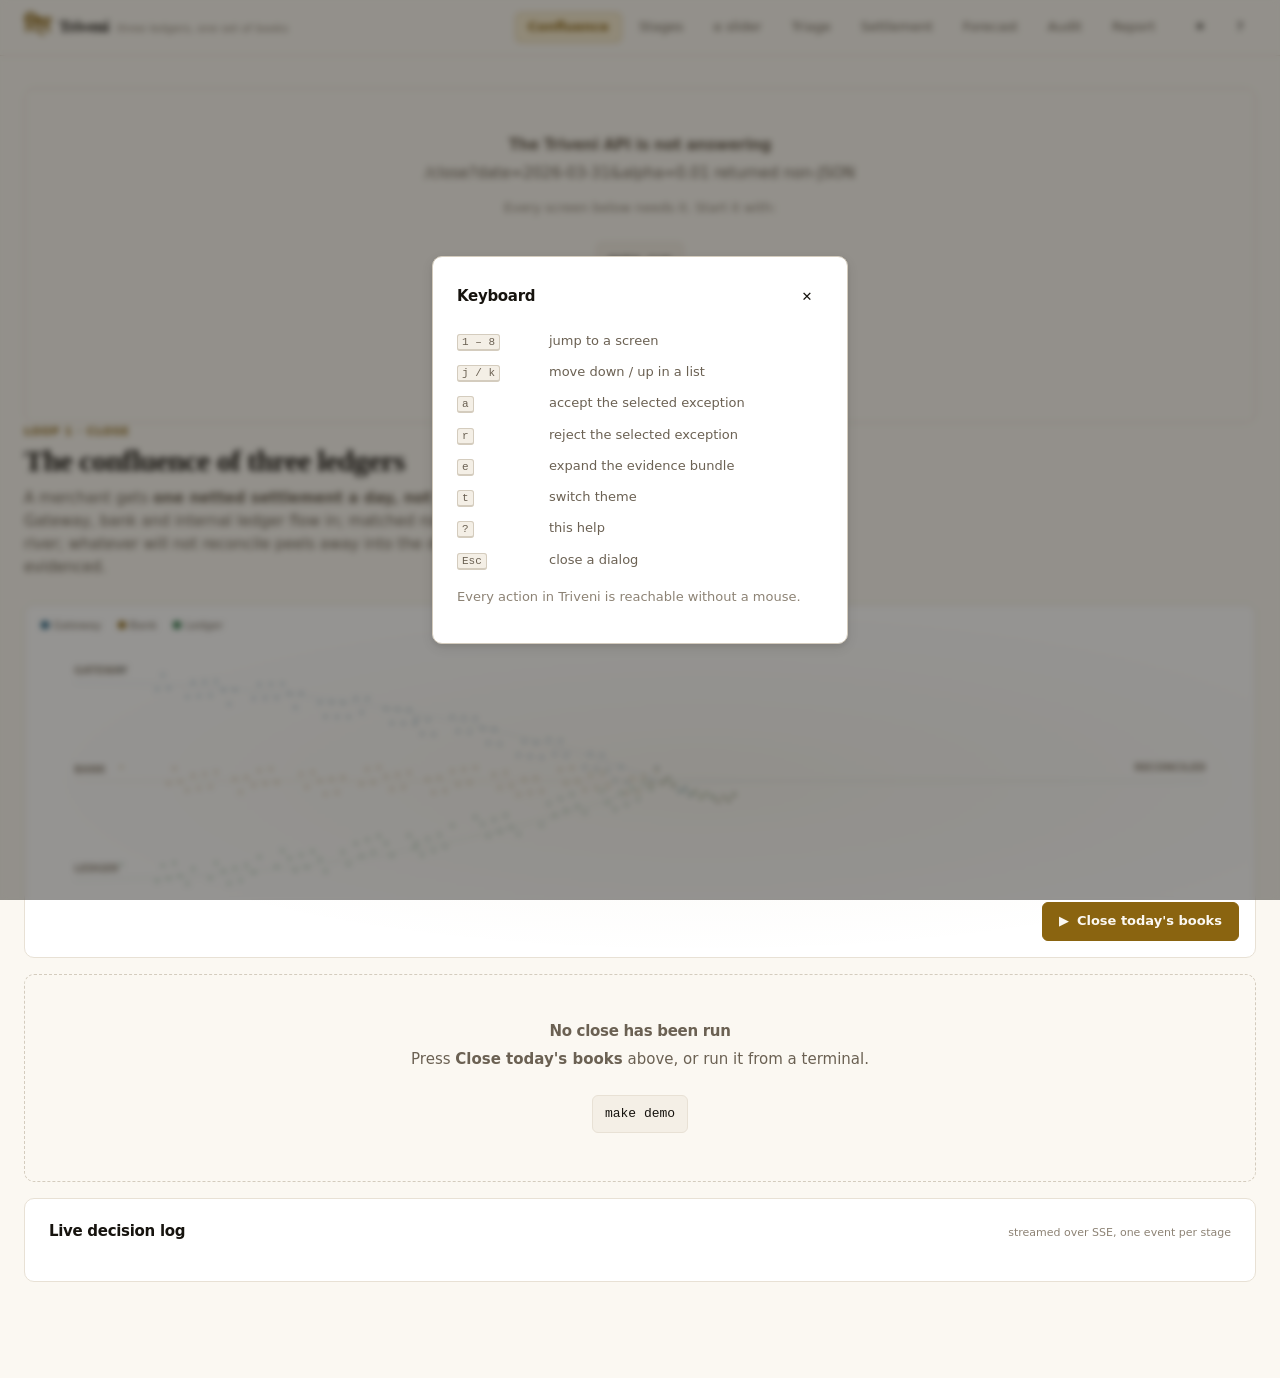
==== web/index.html @ 8e3107f8 "feat(m16): the dashboard - 8 screens, zero build, both themes Chose a zero-build vanilla dashboard o" ====
<!doctype html>
<html lang="en">
  <head>
    <meta charset="utf-8" />
    <meta name="viewport" content="width=device-width, initial-scale=1" />
    <title>Triveni · the AI Finance Controller</title>
    <meta
      name="description"
      content="Three ledgers, one balanced set of books, with a statistically guaranteed error bound."
    />
    <link rel="stylesheet" href="./styles/tokens.css" />
    <link rel="stylesheet" href="./styles/app.css" />
    <link rel="stylesheet" href="./styles/screens.css" />
    <link
      rel="icon"
      href="data:image/svg+xml,%3Csvg xmlns='http://www.w3.org/2000/svg' viewBox='0 0 32 32'%3E%3Ctext y='26' font-size='26'%3E%E0%A4%A4%3C/text%3E%3C/svg%3E"
    />
    <script>
      // Applied before first paint so a dark-theme user never sees a light flash.
      (() => {
        try {
          const saved = localStorage.getItem("triveni-theme");
          if (saved) document.documentElement.dataset.theme = saved;
        } catch {
          /* private mode; the media query still gives the right default */
        }
      })();
    </script>
  </head>
  <body>
    <a class="sr-only" href="#main">Skip to content</a>

    <div class="app">
      <header class="header">
        <div class="brand">
          <span class="devanagari" aria-hidden="true">त्रि</span>
          <span>Triveni</span>
          <span class="tagline">three ledgers, one set of books</span>
        </div>

        <nav class="nav" aria-label="Screens">
          <button data-screen="confluence" aria-current="page">Confluence</button>
          <button data-screen="stages">Stages</button>
          <button data-screen="alpha">α slider</button>
          <button data-screen="triage">Triage</button>
          <button data-screen="waterfall">Settlement</button>
          <button data-screen="forecast">Forecast</button>
          <button data-screen="audit">Audit</button>
          <button data-screen="report">Report</button>
        </nav>

        <div class="header-actions">
          <button
            class="btn icon-btn ghost"
            id="theme-toggle"
            title="Switch theme"
            aria-label="Switch between light and dark theme"
          >
            <span aria-hidden="true" id="theme-icon">◐</span>
          </button>
          <button class="btn ghost icon-btn" id="help-toggle" title="Keyboard shortcuts" aria-label="Keyboard shortcuts">
            <span aria-hidden="true">?</span>
          </button>
        </div>
      </header>

      <main class="main" id="main" tabindex="-1">
        <div id="connection" hidden></div>

        <section class="screen" data-screen="confluence" data-active="true" aria-label="The Confluence"></section>
        <section class="screen" data-screen="stages" aria-label="Stage ladder"></section>
        <section class="screen" data-screen="alpha" aria-label="Error bound slider"></section>
        <section class="screen" data-screen="triage" aria-label="Exception triage"></section>
        <section class="screen" data-screen="waterfall" aria-label="Settlement decomposition"></section>
        <section class="screen" data-screen="forecast" aria-label="Cash forecast"></section>
        <section class="screen" data-screen="audit" aria-label="The ledger of record"></section>
        <section class="screen" data-screen="report" aria-label="Run report"></section>
      </main>
    </div>

    <div id="help" class="help-overlay" hidden role="dialog" aria-modal="true" aria-label="Keyboard shortcuts"></div>
    <div id="live" class="sr-only" aria-live="polite" aria-atomic="false"></div>

    <script type="module" src="./js/app.js"></script>
  </body>
</html>
---- web/styles/tokens.css ----
/* Triveni design tokens.
 *
 * Every colour, size, duration and easing in the product is named here. Nothing
 * downstream hard-codes a hex value - if a component needs a colour that does not
 * exist as a token, the answer is a new token, not a literal.
 *
 * The identity is a warm editorial "financial terminal": deep ink ground, one warm
 * gold for emphasis, one cool blue for information, and semantic green/amber/red
 * reserved *exclusively* for state. A gold that also means "good" would make the
 * whole palette illegible the moment something goes wrong, so gold never carries
 * meaning - it carries attention.
 *
 * Two complete themes. Light is "paper ledger": warm cream, hairline rules, the look
 * of a printed statement. Dark is "terminal". Both are defined as full token sets on
 * :root so neither is a patch on the other, and the [data-theme] block wins over the
 * media query so an explicit choice always beats the system preference.
 */

:root {
  color-scheme: light dark;

  /* ---- palette: paper ledger (light) ------------------------------------ */
  --ink-900: #16130e;
  --ink-800: #2a251d;
  --ink-700: #443c30;
  --ink-600: #6b6153;
  --ink-500: #8d8375;
  --ink-400: #b3aa9c;
  --ink-300: #d4ccbe;
  --ink-200: #e8e1d5;
  --ink-100: #f4efe6;
  --ink-050: #fbf8f2;

  --gold-600: #8a6410;
  --gold-500: #b8860b;
  --gold-400: #d4a017;
  --gold-300: #e8c25c;
  --gold-100: #f7ecd0;

  --blue-600: #1a5a7a;
  --blue-500: #2b7fa8;
  --blue-400: #4da3c9;
  --blue-100: #dceef6;

  --green-600: #1f6b3a;
  --green-500: #2e8b57;
  --green-400: #52a86f;
  --green-100: #dcf0e4;

  --amber-600: #9a6410;
  --amber-500: #c8860f;
  --amber-400: #e0a534;
  --amber-100: #fbeed3;

  --red-600: #96281b;
  --red-500: #b83426;
  --red-400: #d15a4c;
  --red-100: #fadfdb;

  /* ---- semantic ---------------------------------------------------------- */
  --bg: var(--ink-050);
  --bg-raised: #ffffff;
  --bg-sunken: var(--ink-100);
  --bg-hover: var(--ink-100);
  --bg-active: var(--ink-200);

  --fg: var(--ink-900);
  --fg-muted: var(--ink-600);
  --fg-subtle: var(--ink-500);
  --fg-inverse: var(--ink-050);

  --rule: var(--ink-200);
  --rule-strong: var(--ink-300);

  --accent: var(--gold-600);
  --accent-bg: var(--gold-100);
  --info: var(--blue-600);
  --info-bg: var(--blue-100);

  /* State colours. These mean one thing each, everywhere in the product. */
  --ok: var(--green-600);
  --ok-bg: var(--green-100);
  --warn: var(--amber-600);
  --warn-bg: var(--amber-100);
  --bad: var(--red-600);
  --bad-bg: var(--red-100);

  /* ---- the six row states, colour-coded once and used everywhere --------- */
  --state-matched: var(--green-600);
  --state-matched-bg: var(--green-100);
  --state-auto-posted: var(--blue-600);
  --state-auto-posted-bg: var(--blue-100);
  --state-needs-review: var(--amber-600);
  --state-needs-review-bg: var(--amber-100);
  --state-abstained: var(--ink-600);
  --state-abstained-bg: var(--ink-200);
  --state-exception: var(--red-600);
  --state-exception-bg: var(--red-100);
  --state-denied: var(--ink-900);
  --state-denied-bg: var(--ink-300);

  /* ---- type -------------------------------------------------------------- */
  --font-display: ui-serif, "Iowan Old Style", "Palatino Linotype", Palatino,
    "Source Serif 4", Georgia, serif;
  --font-ui: ui-sans-serif, system-ui, -apple-system, "Segoe UI", Inter, Roboto,
    "Helvetica Neue", Arial, sans-serif;
  /* Money is ALWAYS this, always right-aligned, always tabular. A rupee column
   * whose digits do not line up is a rupee column nobody can scan. */
  --font-mono: ui-monospace, "SF Mono", "JetBrains Mono", "Cascadia Mono", Menlo,
    Consolas, "Liberation Mono", monospace;

  --text-xs: 0.6875rem;
  --text-sm: 0.8125rem;
  --text-base: 0.9375rem;
  --text-md: 1.0625rem;
  --text-lg: 1.375rem;
  --text-xl: 1.875rem;
  --text-2xl: 2.5rem;
  --text-3xl: 3.5rem;

  --leading-tight: 1.15;
  --leading-snug: 1.35;
  --leading-normal: 1.55;

  --tracking-tight: -0.02em;
  --tracking-wide: 0.06em;

  /* ---- space: an 8pt scale, and nothing between the steps ---------------- */
  --s-1: 0.25rem;
  --s-2: 0.5rem;
  --s-3: 0.75rem;
  --s-4: 1rem;
  --s-5: 1.5rem;
  --s-6: 2rem;
  --s-7: 3rem;
  --s-8: 4rem;
  --s-9: 6rem;

  /* ---- one radius scale, two shadows. Nothing else. --------------------- */
  --r-1: 3px;
  --r-2: 6px;
  --r-3: 10px;
  --r-full: 999px;

  --shadow-1: 0 1px 2px rgba(22, 19, 14, 0.06), 0 1px 3px rgba(22, 19, 14, 0.04);
  --shadow-2: 0 4px 12px rgba(22, 19, 14, 0.1), 0 2px 4px rgba(22, 19, 14, 0.06);

  /* ---- motion ------------------------------------------------------------ */
  --dur-fast: 140ms;
  --dur: 240ms;
  --dur-slow: 480ms;
  /* The entrance curve: fast out of the gate, settles gently. */
  --ease: cubic-bezier(0.2, 0.8, 0.2, 1);
  --ease-out: cubic-bezier(0.16, 1, 0.3, 1);
  --ease-in-out: cubic-bezier(0.65, 0, 0.35, 1);

  --header-h: 3.5rem;
  --max-w: 88rem;
}

/* ---- terminal (dark) ----------------------------------------------------
 * Only the semantic layer is redefined. The palette ramps stay put, so a change
 * to --green-500 moves both themes together and they cannot drift apart.
 * ------------------------------------------------------------------------ */
@media (prefers-color-scheme: dark) {
  :root:not([data-theme="light"]) {
    --bg: #14120f;
    --bg-raised: #1c1a15;
    --bg-sunken: #100e0c;
    --bg-hover: #26231c;
    --bg-active: #322d24;

    --fg: #f2ece1;
    --fg-muted: #a89e8d;
    --fg-subtle: #7d7466;
    --fg-inverse: #14120f;

    --rule: #2d2922;
    --rule-strong: #423c31;

    --accent: var(--gold-300);
    --accent-bg: #3a2e11;
    --info: var(--blue-400);
    --info-bg: #10303e;

    --ok: #6cc48a;
    --ok-bg: #14301f;
    --warn: var(--amber-400);
    --warn-bg: #362708;
    --bad: #e8776a;
    --bad-bg: #3a1713;

    --state-matched: #6cc48a;
    --state-matched-bg: #14301f;
    --state-auto-posted: var(--blue-400);
    --state-auto-posted-bg: #10303e;
    --state-needs-review: var(--amber-400);
    --state-needs-review-bg: #362708;
    --state-abstained: #a89e8d;
    --state-abstained-bg: #26231c;
    --state-exception: #e8776a;
    --state-exception-bg: #3a1713;
    --state-denied: #f2ece1;
    --state-denied-bg: #423c31;

    --shadow-1: 0 1px 2px rgba(0, 0, 0, 0.5), 0 1px 3px rgba(0, 0, 0, 0.35);
    --shadow-2: 0 4px 14px rgba(0, 0, 0, 0.55), 0 2px 5px rgba(0, 0, 0, 0.4);
  }
}

/* An explicit choice beats the system preference, in both directions. */
:root[data-theme="dark"] {
  --bg: #14120f;
  --bg-raised: #1c1a15;
  --bg-sunken: #100e0c;
  --bg-hover: #26231c;
  --bg-active: #322d24;

  --fg: #f2ece1;
  --fg-muted: #a89e8d;
  --fg-subtle: #7d7466;
  --fg-inverse: #14120f;

  --rule: #2d2922;
  --rule-strong: #423c31;

  --accent: var(--gold-300);
  --accent-bg: #3a2e11;
  --info: var(--blue-400);
  --info-bg: #10303e;

  --ok: #6cc48a;
  --ok-bg: #14301f;
  --warn: var(--amber-400);
  --warn-bg: #362708;
  --bad: #e8776a;
  --bad-bg: #3a1713;

  --state-matched: #6cc48a;
  --state-matched-bg: #14301f;
  --state-auto-posted: var(--blue-400);
  --state-auto-posted-bg: #10303e;
  --state-needs-review: var(--amber-400);
  --state-needs-review-bg: #362708;
  --state-abstained: #a89e8d;
  --state-abstained-bg: #26231c;
  --state-exception: #e8776a;
  --state-exception-bg: #3a1713;
  --state-denied: #f2ece1;
  --state-denied-bg: #423c31;

  --shadow-1: 0 1px 2px rgba(0, 0, 0, 0.5), 0 1px 3px rgba(0, 0, 0, 0.35);
  --shadow-2: 0 4px 14px rgba(0, 0, 0, 0.55), 0 2px 5px rgba(0, 0, 0, 0.4);
}

/* Reduced motion is a hard switch, not a suggestion.
 *
 * Every animation in the product is written to respect this, and the guard lives
 * here rather than in each component so it cannot be forgotten. A judge with
 * reduce-motion on must still see everything - the hero degrades to a static
 * composition, counters jump to their final value, and nothing is lost but the
 * movement itself. */
@media (prefers-reduced-motion: reduce) {
  :root {
    --dur-fast: 0.01ms;
    --dur: 0.01ms;
    --dur-slow: 0.01ms;
  }

  *,
  *::before,
  *::after {
    animation-duration: 0.01ms !important;
    animation-iteration-count: 1 !important;
    transition-duration: 0.01ms !important;
    scroll-behavior: auto !important;
  }
}
---- web/styles/app.css ----
/* Triveni application styles. Tokens only - no literal colours below this line. */

*,
*::before,
*::after {
  box-sizing: border-box;
}

html {
  -webkit-text-size-adjust: 100%;
}

body {
  margin: 0;
  background: var(--bg);
  color: var(--fg);
  font-family: var(--font-ui);
  font-size: var(--text-base);
  line-height: var(--leading-normal);
  -webkit-font-smoothing: antialiased;
  /* The page itself never scrolls sideways. Wide content scrolls inside its own
   * container - see .scroll-x. */
  overflow-x: hidden;
}

h1,
h2,
h3 {
  font-family: var(--font-display);
  font-weight: 600;
  letter-spacing: var(--tracking-tight);
  line-height: var(--leading-tight);
  margin: 0;
}

h1 { font-size: var(--text-xl); }
h2 { font-size: var(--text-lg); }
h3 { font-size: var(--text-md); }

p { margin: 0 0 var(--s-3); }
a { color: var(--info); }

/* Visible focus, always. An outline that only appears for keyboard users still has
 * to be unmistakable when it does. */
:focus-visible {
  outline: 2px solid var(--accent);
  outline-offset: 2px;
  border-radius: var(--r-1);
}

::selection {
  background: var(--accent-bg);
  color: var(--fg);
}

/* --------------------------------------------------------------------------- */
/* Layout                                                                       */
/* --------------------------------------------------------------------------- */
.app {
  min-height: 100vh;
  display: flex;
  flex-direction: column;
}

.header {
  position: sticky;
  top: 0;
  z-index: 40;
  height: var(--header-h);
  display: flex;
  align-items: center;
  gap: var(--s-4);
  padding: 0 var(--s-5);
  background: color-mix(in srgb, var(--bg) 88%, transparent);
  backdrop-filter: blur(12px);
  border-bottom: 1px solid var(--rule);
}

.brand {
  display: flex;
  align-items: baseline;
  gap: var(--s-2);
  font-family: var(--font-display);
  font-size: var(--text-md);
  font-weight: 600;
  letter-spacing: var(--tracking-tight);
  white-space: nowrap;
}

.brand .devanagari {
  color: var(--accent);
  font-size: var(--text-lg);
  line-height: 1;
}

.brand .tagline {
  font-family: var(--font-ui);
  font-size: var(--text-xs);
  font-weight: 400;
  color: var(--fg-subtle);
  letter-spacing: 0;
}

.nav {
  display: flex;
  gap: var(--s-1);
  margin-left: auto;
  overflow-x: auto;
  scrollbar-width: none;
}
.nav::-webkit-scrollbar { display: none; }

.nav button {
  appearance: none;
  border: 1px solid transparent;
  background: transparent;
  color: var(--fg-muted);
  font: inherit;
  font-size: var(--text-sm);
  padding: var(--s-1) var(--s-3);
  border-radius: var(--r-2);
  cursor: pointer;
  white-space: nowrap;
  transition: background var(--dur-fast) var(--ease),
    color var(--dur-fast) var(--ease);
}

.nav button:hover { background: var(--bg-hover); color: var(--fg); }

.nav button[aria-current="page"] {
  background: var(--accent-bg);
  color: var(--accent);
  border-color: color-mix(in srgb, var(--accent) 25%, transparent);
  font-weight: 600;
}

.header-actions {
  display: flex;
  align-items: center;
  gap: var(--s-2);
}

.main {
  flex: 1;
  width: 100%;
  max-width: var(--max-w);
  margin: 0 auto;
  padding: var(--s-6) var(--s-5) var(--s-9);
}

.screen { display: none; }
.screen[data-active="true"] { display: block; }

.screen-head {
  margin-bottom: var(--s-5);
  max-width: 60ch;
}

.screen-head .eyebrow {
  font-size: var(--text-xs);
  text-transform: uppercase;
  letter-spacing: var(--tracking-wide);
  color: var(--accent);
  font-weight: 600;
  margin-bottom: var(--s-1);
}

.screen-head p {
  color: var(--fg-muted);
  margin-top: var(--s-2);
}

/* --------------------------------------------------------------------------- */
/* Primitives                                                                   */
/* --------------------------------------------------------------------------- */
.card {
  background: var(--bg-raised);
  border: 1px solid var(--rule);
  border-radius: var(--r-3);
  padding: var(--s-5);
}

.card + .card { margin-top: var(--s-4); }

.card-title {
  display: flex;
  align-items: baseline;
  justify-content: space-between;
  gap: var(--s-3);
  margin-bottom: var(--s-4);
}

.card-title h3 { font-family: var(--font-ui); font-size: var(--text-base); font-weight: 600; }
.card-title .hint { font-size: var(--text-xs); color: var(--fg-subtle); }

.grid {
  display: grid;
  gap: var(--s-4);
  grid-template-columns: repeat(auto-fit, minmax(15rem, 1fr));
}

.row {
  display: flex;
  align-items: center;
  gap: var(--s-3);
  flex-wrap: wrap;
}

.stack { display: flex; flex-direction: column; gap: var(--s-3); }

.muted { color: var(--fg-muted); }
.subtle { color: var(--fg-subtle); font-size: var(--text-sm); }

/* Wide content scrolls in its own container, never the page. */
.scroll-x {
  overflow-x: auto;
  -webkit-overflow-scrolling: touch;
}

/* --------------------------------------------------------------------------- */
/* Money                                                                        */
/* --------------------------------------------------------------------------- */
/* Every rupee figure in the product carries this class. Tabular numerals so
 * columns align, right-aligned so magnitudes are comparable at a glance, and
 * Indian digit grouping applied in JS (12,40,000 - lakh, not million). */
.money {
  font-family: var(--font-mono);
  font-variant-numeric: tabular-nums;
  font-feature-settings: "tnum" 1;
  text-align: right;
  white-space: nowrap;
  letter-spacing: -0.01em;
}

.money.neg { color: var(--bad); }
.money.pos { color: var(--ok); }
.money.big { font-size: var(--text-xl); font-weight: 600; }

/* --------------------------------------------------------------------------- */
/* State badges - one colour per state, identical on every screen               */
/* --------------------------------------------------------------------------- */
.badge {
  display: inline-flex;
  align-items: center;
  gap: var(--s-1);
  padding: 1px var(--s-2);
  border-radius: var(--r-full);
  font-size: var(--text-xs);
  font-weight: 600;
  letter-spacing: 0.01em;
  white-space: nowrap;
  border: 1px solid transparent;
}

.badge::before {
  content: "";
  width: 6px;
  height: 6px;
  border-radius: var(--r-full);
  background: currentColor;
  flex: none;
}

.badge[data-state="matched"] { color: var(--state-matched); background: var(--state-matched-bg); }
.badge[data-state="auto-posted"] { color: var(--state-auto-posted); background: var(--state-auto-posted-bg); }
.badge[data-state="needs-review"] { color: var(--state-needs-review); background: var(--state-needs-review-bg); }
.badge[data-state="abstained"] { color: var(--state-abstained); background: var(--state-abstained-bg); }
.badge[data-state="exception"] { color: var(--state-exception); background: var(--state-exception-bg); }
.badge[data-state="denied"] { color: var(--state-denied); background: var(--state-denied-bg); }

.badge[data-sev="high"] { color: var(--bad); background: var(--bad-bg); }
.badge[data-sev="medium"] { color: var(--warn); background: var(--warn-bg); }
.badge[data-sev="low"] { color: var(--info); background: var(--info-bg); }
.badge[data-sev="info"] { color: var(--fg-muted); background: var(--bg-sunken); }

/* --------------------------------------------------------------------------- */
/* Buttons                                                                      */
/* --------------------------------------------------------------------------- */
.btn {
  appearance: none;
  font: inherit;
  font-size: var(--text-sm);
  font-weight: 500;
  padding: var(--s-2) var(--s-4);
  border-radius: var(--r-2);
  border: 1px solid var(--rule-strong);
  background: var(--bg-raised);
  color: var(--fg);
  cursor: pointer;
  display: inline-flex;
  align-items: center;
  gap: var(--s-2);
  transition: background var(--dur-fast) var(--ease),
    border-color var(--dur-fast) var(--ease),
    transform var(--dur-fast) var(--ease);
}

.btn:hover { background: var(--bg-hover); border-color: var(--fg-subtle); }
.btn:active { transform: translateY(1px); }
.btn:disabled { opacity: 0.5; cursor: not-allowed; }

.btn.primary {
  background: var(--accent);
  border-color: var(--accent);
  color: var(--fg-inverse);
  font-weight: 600;
}
.btn.primary:hover { background: color-mix(in srgb, var(--accent) 85%, var(--fg)); }

.btn.danger { color: var(--bad); border-color: color-mix(in srgb, var(--bad) 40%, transparent); }
.btn.danger:hover { background: var(--bad-bg); }

.btn.ghost { border-color: transparent; background: transparent; }
.btn.ghost:hover { background: var(--bg-hover); }

.icon-btn {
  width: 2rem;
  height: 2rem;
  padding: 0;
  justify-content: center;
  border-radius: var(--r-2);
}

/* --------------------------------------------------------------------------- */
/* Tables                                                                       */
/* --------------------------------------------------------------------------- */
table {
  width: 100%;
  border-collapse: collapse;
  font-size: var(--text-sm);
}

th {
  text-align: left;
  font-weight: 600;
  font-size: var(--text-xs);
  text-transform: uppercase;
  letter-spacing: var(--tracking-wide);
  color: var(--fg-subtle);
  padding: var(--s-2) var(--s-3);
  border-bottom: 1px solid var(--rule-strong);
  white-space: nowrap;
}

th.num, td.num { text-align: right; }

td {
  padding: var(--s-2) var(--s-3);
  border-bottom: 1px solid var(--rule);
  vertical-align: top;
}

tbody tr:hover { background: var(--bg-hover); }
tbody tr:last-child td { border-bottom: none; }

/* --------------------------------------------------------------------------- */
/* Stat tiles                                                                   */
/* --------------------------------------------------------------------------- */
.stat {
  background: var(--bg-raised);
  border: 1px solid var(--rule);
  border-radius: var(--r-3);
  padding: var(--s-4);
  display: flex;
  flex-direction: column;
  gap: var(--s-1);
  min-width: 0;
}

.stat .label {
  font-size: var(--text-xs);
  text-transform: uppercase;
  letter-spacing: var(--tracking-wide);
  color: var(--fg-subtle);
  font-weight: 600;
}

.stat .value {
  font-family: var(--font-mono);
  font-variant-numeric: tabular-nums;
  font-size: var(--text-lg);
  font-weight: 600;
  line-height: 1.1;
}

.stat .note { font-size: var(--text-xs); color: var(--fg-muted); }
.stat[data-tone="ok"] .value { color: var(--ok); }
.stat[data-tone="warn"] .value { color: var(--warn); }
.stat[data-tone="bad"] .value { color: var(--bad); }
.stat[data-tone="accent"] .value { color: var(--accent); }

/* --------------------------------------------------------------------------- */
/* Skeletons - shaped like the content they replace, never a spinner            */
/* --------------------------------------------------------------------------- */
.skeleton {
  background: linear-gradient(
    90deg,
    var(--bg-sunken) 25%,
    var(--bg-hover) 50%,
    var(--bg-sunken) 75%
  );
  background-size: 200% 100%;
  animation: shimmer 1.4s ease-in-out infinite;
  border-radius: var(--r-2);
  min-height: 1em;
}

@keyframes shimmer {
  from { background-position: 200% 0; }
  to { background-position: -200% 0; }
}

/* --------------------------------------------------------------------------- */
/* Empty states - they teach, and they hand you the command                     */
/* --------------------------------------------------------------------------- */
.empty {
  padding: var(--s-7) var(--s-5);
  text-align: center;
  color: var(--fg-muted);
  border: 1px dashed var(--rule-strong);
  border-radius: var(--r-3);
}

.empty h3 { margin-bottom: var(--s-2); font-family: var(--font-ui); font-size: var(--text-base); }
.empty code {
  display: inline-block;
  margin-top: var(--s-3);
  font-family: var(--font-mono);
  font-size: var(--text-sm);
  background: var(--bg-sunken);
  border: 1px solid var(--rule);
  padding: var(--s-2) var(--s-3);
  border-radius: var(--r-2);
  color: var(--fg);
}

/* --------------------------------------------------------------------------- */
/* Entrance animation, applied by motion.js and guarded globally in tokens.css  */
/* --------------------------------------------------------------------------- */
.rise {
  animation: rise var(--dur) var(--ease) both;
}

@keyframes rise {
  from { opacity: 0; transform: translateY(6px); }
  to { opacity: 1; transform: none; }
}

/* --------------------------------------------------------------------------- */
/* Utilities                                                                    */
/* --------------------------------------------------------------------------- */
.sr-only {
  position: absolute;
  width: 1px;
  height: 1px;
  padding: 0;
  margin: -1px;
  overflow: hidden;
  clip: rect(0 0 0 0);
  white-space: nowrap;
  border: 0;
}

.kbd {
  font-family: var(--font-mono);
  font-size: var(--text-xs);
  background: var(--bg-sunken);
  border: 1px solid var(--rule-strong);
  border-bottom-width: 2px;
  border-radius: var(--r-1);
  padding: 1px var(--s-1);
  color: var(--fg-muted);
}

.hr { height: 1px; background: var(--rule); margin: var(--s-5) 0; }

@media (max-width: 40rem) {
  .header { padding: 0 var(--s-3); gap: var(--s-2); }
  .brand .tagline { display: none; }
  .main { padding: var(--s-4) var(--s-3) var(--s-8); }
  .card { padding: var(--s-4); }
}
---- web/styles/screens.css ----
/* Screen-specific styles. Tokens only, same as everywhere else. */

/* --------------------------------------------------------------------------- */
/* 1 · Confluence                                                               */
/* --------------------------------------------------------------------------- */
.confluence-wrap {
  position: relative;
  padding: 0;
  overflow: hidden;
  min-height: 20rem;
}

#confluence-canvas {
  display: block;
  width: 100%;
  height: 22rem;
  background: radial-gradient(
    ellipse at 55% 50%,
    color-mix(in srgb, var(--accent) 5%, transparent),
    transparent 70%
  );
}

.confluence-legend {
  position: absolute;
  top: var(--s-3);
  left: var(--s-4);
  display: flex;
  gap: var(--s-4);
  font-size: var(--text-xs);
  color: var(--fg-muted);
}

.legend-item {
  display: inline-flex;
  align-items: center;
  gap: var(--s-1);
}

.legend-item i {
  width: 8px;
  height: 8px;
  border-radius: var(--r-full);
  display: inline-block;
}

.confluence-run {
  position: absolute;
  right: var(--s-4);
  bottom: var(--s-4);
}

.stagelog {
  list-style: none;
  margin: 0;
  padding: 0;
  max-height: 18rem;
  overflow-y: auto;
  font-size: var(--text-sm);
}

.stagelog-item {
  display: grid;
  grid-template-columns: 12rem 1fr auto auto;
  gap: var(--s-3);
  align-items: baseline;
  padding: var(--s-2) 0;
  border-bottom: 1px solid var(--rule);
}

.stagelog-item:last-child { border-bottom: none; }
.stagelog-name { font-weight: 600; }
.stagelog-detail { color: var(--fg-muted); font-size: var(--text-xs); }
.stagelog-count { color: var(--ok); font-weight: 600; }

@media (max-width: 52rem) {
  .stagelog-item { grid-template-columns: 1fr auto; }
  .stagelog-detail { grid-column: 1 / -1; }
  .confluence-run { position: static; margin: var(--s-3) var(--s-4) var(--s-4); }
}

/* --------------------------------------------------------------------------- */
/* 2 · Stage ladder                                                             */
/* --------------------------------------------------------------------------- */
.ladder {
  display: flex;
  width: 100%;
  height: 3rem;
  border-radius: var(--r-2);
  overflow: hidden;
  border: 1px solid var(--rule);
  background: var(--bg-sunken);
}

.ladder-seg {
  appearance: none;
  border: none;
  border-right: 1px solid var(--bg-raised);
  padding: 0;
  cursor: pointer;
  transform-origin: left center;
  transition: opacity var(--dur-fast) var(--ease), filter var(--dur-fast) var(--ease);
  min-width: 2px;
}

.ladder-seg:last-child { border-right: none; }
.ladder[data-focus="true"] .ladder-seg { opacity: 0.35; }
.ladder[data-focus="true"] .ladder-seg[data-on="true"] { opacity: 1; filter: brightness(1.1); }
.ladder-seg:focus-visible { outline-offset: -2px; }

.ladder-detail {
  margin-top: var(--s-3);
  min-height: 3.5rem;
  padding: var(--s-3);
  background: var(--bg-sunken);
  border-radius: var(--r-2);
  font-size: var(--text-sm);
}

.ladder-detail .name { font-weight: 600; }
.ladder-detail .why { color: var(--fg-muted); }

/* --------------------------------------------------------------------------- */
/* 3 · Alpha slider                                                             */
/* --------------------------------------------------------------------------- */
.alpha-control {
  display: flex;
  flex-direction: column;
  gap: var(--s-3);
}

.alpha-control input[type="range"] {
  width: 100%;
  accent-color: var(--accent);
  height: 1.5rem;
}

.alpha-readout {
  display: flex;
  justify-content: space-between;
  align-items: baseline;
  gap: var(--s-3);
  font-family: var(--font-mono);
  font-variant-numeric: tabular-nums;
  font-size: var(--text-sm);
}

.alpha-readout strong { font-size: var(--text-lg); color: var(--accent); }

.loading-value { opacity: 0.45; transition: opacity var(--dur-fast) var(--ease); }

.caveat {
  border-left: 3px solid var(--warn);
  background: var(--warn-bg);
  padding: var(--s-3) var(--s-4);
  border-radius: 0 var(--r-2) var(--r-2) 0;
  font-size: var(--text-sm);
  color: var(--fg);
}

.caveat strong { color: var(--warn); }

/* --------------------------------------------------------------------------- */
/* 4 · Triage                                                                   */
/* --------------------------------------------------------------------------- */
.chips { display: flex; flex-wrap: wrap; gap: var(--s-2); }

.chip {
  appearance: none;
  font: inherit;
  font-size: var(--text-xs);
  font-weight: 600;
  padding: var(--s-1) var(--s-3);
  border-radius: var(--r-full);
  border: 1px solid var(--rule-strong);
  background: var(--bg-raised);
  color: var(--fg-muted);
  cursor: pointer;
  transition: background var(--dur-fast) var(--ease), color var(--dur-fast) var(--ease);
}

.chip:hover { background: var(--bg-hover); color: var(--fg); }
.chip[aria-pressed="true"] {
  background: var(--accent-bg);
  color: var(--accent);
  border-color: color-mix(in srgb, var(--accent) 35%, transparent);
}

.inbox { list-style: none; margin: 0; padding: 0; }

.inbox-row {
  border-bottom: 1px solid var(--rule);
  padding: var(--s-3);
  cursor: pointer;
  border-left: 3px solid transparent;
  transition: background var(--dur-fast) var(--ease), border-color var(--dur-fast) var(--ease);
}

.inbox-row:hover { background: var(--bg-hover); }

.inbox-row[data-selected="true"] {
  background: var(--bg-hover);
  border-left-color: var(--accent);
}

.inbox-head {
  display: grid;
  grid-template-columns: 8.5rem 1fr auto;
  gap: var(--s-3);
  align-items: baseline;
}

.inbox-reason { color: var(--fg); font-size: var(--text-sm); }

.evidence {
  margin-top: var(--s-3);
  padding: var(--s-3);
  background: var(--bg-sunken);
  border-radius: var(--r-2);
  font-size: var(--text-sm);
  display: grid;
  gap: var(--s-2);
}

.evidence dt {
  font-size: var(--text-xs);
  text-transform: uppercase;
  letter-spacing: var(--tracking-wide);
  color: var(--fg-subtle);
  font-weight: 600;
}

.evidence dd { margin: 0 0 var(--s-2); }

.evidence .abstained {
  border-left: 3px solid var(--state-abstained);
  padding-left: var(--s-3);
  color: var(--fg-muted);
  font-style: italic;
}

@media (max-width: 52rem) {
  .inbox-head { grid-template-columns: 1fr auto; }
  .inbox-reason { grid-column: 1 / -1; }
}

/* --------------------------------------------------------------------------- */
/* 5 · Waterfall + Q&A                                                          */
/* --------------------------------------------------------------------------- */
.waterfall-svg { width: 100%; height: auto; display: block; }
.wf-bar { transform-origin: center bottom; }
.wf-label { font-size: var(--text-xs); fill: var(--fg-muted); font-family: var(--font-ui); }
.wf-value {
  font-size: var(--text-xs);
  fill: var(--fg);
  font-family: var(--font-mono);
  font-variant-numeric: tabular-nums;
}

.seal {
  display: inline-flex;
  align-items: center;
  gap: var(--s-2);
  padding: var(--s-2) var(--s-4);
  border-radius: var(--r-full);
  font-weight: 600;
  font-size: var(--text-sm);
}

.seal[data-ok="true"] { background: var(--ok-bg); color: var(--ok); }
.seal[data-ok="false"] { background: var(--bad-bg); color: var(--bad); }

.basis {
  font-size: var(--text-xs);
  color: var(--fg-subtle);
  font-family: var(--font-mono);
}

.qa-box { display: flex; gap: var(--s-2); }

.qa-box input {
  flex: 1;
  font: inherit;
  padding: var(--s-2) var(--s-3);
  border: 1px solid var(--rule-strong);
  border-radius: var(--r-2);
  background: var(--bg);
  color: var(--fg);
  min-width: 0;
}

.qa-answer {
  margin-top: var(--s-3);
  padding: var(--s-3) var(--s-4);
  border-radius: var(--r-2);
  border-left: 3px solid var(--ok);
  background: var(--ok-bg);
}

.qa-answer[data-abstained="true"] {
  border-left-color: var(--state-abstained);
  background: var(--state-abstained-bg);
}

.qa-answer .why { font-size: var(--text-xs); color: var(--fg-muted); margin-top: var(--s-2); }

details.sql-proof { margin-top: var(--s-3); font-size: var(--text-sm); }
details.sql-proof summary { cursor: pointer; color: var(--fg-muted); }
details.sql-proof pre {
  background: var(--bg-sunken);
  padding: var(--s-3);
  border-radius: var(--r-2);
  overflow-x: auto;
  font-size: var(--text-xs);
  font-family: var(--font-mono);
  border: 1px solid var(--rule);
}

/* --------------------------------------------------------------------------- */
/* 6 · Forecast                                                                 */
/* --------------------------------------------------------------------------- */
.fan-svg { width: 100%; height: auto; display: block; }
.fan-band { fill: var(--info); opacity: 0.16; transform-origin: center; }
.fan-line { fill: none; stroke: var(--info); stroke-width: 2; }
.fan-commitment { stroke: var(--bad); stroke-width: 1.5; stroke-dasharray: 5 4; }
.fan-axis { stroke: var(--rule-strong); stroke-width: 1; }
.fan-tick { font-size: 9px; fill: var(--fg-subtle); font-family: var(--font-mono); }

.coverage-badge {
  display: inline-flex;
  align-items: center;
  gap: var(--s-2);
  font-family: var(--font-mono);
  font-size: var(--text-sm);
  padding: var(--s-1) var(--s-3);
  border-radius: var(--r-full);
  background: var(--bg-sunken);
  border: 1px solid var(--rule);
}

.coverage-badge[data-holds="false"] { border-color: var(--warn); color: var(--warn); }

.alert-card {
  border-left: 3px solid var(--warn);
  background: var(--warn-bg);
  padding: var(--s-3) var(--s-4);
  border-radius: 0 var(--r-2) var(--r-2) 0;
}

.alert-card[data-sev="critical"] { border-left-color: var(--bad); background: var(--bad-bg); }
.alert-card[data-sev="watch"] { border-left-color: var(--info); background: var(--info-bg); }
.alert-card .proposal { font-size: var(--text-sm); color: var(--fg-muted); margin-top: var(--s-2); }

/* --------------------------------------------------------------------------- */
/* 7 · Audit                                                                    */
/* --------------------------------------------------------------------------- */
.root-hash {
  font-family: var(--font-mono);
  font-size: var(--text-sm);
  word-break: break-all;
  background: var(--bg-sunken);
  padding: var(--s-3);
  border-radius: var(--r-2);
  border: 1px solid var(--rule);
  line-height: var(--leading-snug);
}

.check-list { list-style: none; margin: 0; padding: 0; }

.check-item {
  display: grid;
  grid-template-columns: 3.5rem 1fr;
  gap: var(--s-3);
  padding: var(--s-2) 0;
  border-bottom: 1px solid var(--rule);
  font-size: var(--text-sm);
  align-items: start;
}

.check-item:last-child { border-bottom: none; }
.check-mark { font-weight: 700; font-size: var(--text-xs); }
.check-item[data-passed="true"] .check-mark { color: var(--ok); }
.check-item[data-passed="false"] .check-mark { color: var(--bad); }
.check-item .detail { color: var(--fg-muted); font-size: var(--text-xs); }

.proof-path { display: flex; flex-direction: column; gap: var(--s-1); }

.proof-node {
  font-family: var(--font-mono);
  font-size: var(--text-xs);
  padding: var(--s-1) var(--s-2);
  border-radius: var(--r-1);
  background: var(--bg-sunken);
  border: 1px solid var(--rule);
  word-break: break-all;
  transition: background var(--dur) var(--ease), border-color var(--dur) var(--ease),
    color var(--dur) var(--ease);
}

.proof-node[data-broken="true"] {
  background: var(--bad-bg);
  border-color: var(--bad);
  color: var(--bad);
  font-weight: 600;
}

.simulation-banner {
  border: 1px dashed var(--warn);
  background: var(--warn-bg);
  color: var(--fg);
  padding: var(--s-2) var(--s-3);
  border-radius: var(--r-2);
  font-size: var(--text-sm);
  font-weight: 600;
}

/* --------------------------------------------------------------------------- */
/* 8 · Report                                                                   */
/* --------------------------------------------------------------------------- */
.cmd-block {
  font-family: var(--font-mono);
  font-size: var(--text-sm);
  background: var(--bg-sunken);
  border: 1px solid var(--rule);
  border-radius: var(--r-2);
  padding: var(--s-3) var(--s-4);
  overflow-x: auto;
  line-height: 1.8;
}

.cmd-block .comment { color: var(--fg-subtle); }

.type-bar {
  display: grid;
  grid-template-columns: 10rem 1fr 3rem;
  gap: var(--s-3);
  align-items: center;
  font-size: var(--text-sm);
  padding: var(--s-1) 0;
}

.type-bar .track {
  height: 8px;
  background: var(--bg-sunken);
  border-radius: var(--r-full);
  overflow: hidden;
}

.type-bar .fill {
  height: 100%;
  background: var(--accent);
  border-radius: var(--r-full);
  transform-origin: left center;
}

.honesty {
  border-top: 1px solid var(--rule);
  margin-top: var(--s-5);
  padding-top: var(--s-4);
  font-size: var(--text-sm);
  color: var(--fg-muted);
}

/* --------------------------------------------------------------------------- */
/* Help overlay                                                                 */
/* --------------------------------------------------------------------------- */
.help-overlay {
  position: fixed;
  inset: 0;
  z-index: 100;
  background: color-mix(in srgb, var(--ink-900) 45%, transparent);
  display: grid;
  place-items: center;
  padding: var(--s-4);
  backdrop-filter: blur(3px);
}

.help-panel {
  background: var(--bg-raised);
  border: 1px solid var(--rule-strong);
  border-radius: var(--r-3);
  padding: var(--s-5);
  max-width: 26rem;
  width: 100%;
  box-shadow: var(--shadow-2);
}

.help-list { margin: 0; display: grid; gap: var(--s-2); }
.help-list > div { display: grid; grid-template-columns: 5rem 1fr; gap: var(--s-3); align-items: baseline; }
.help-list dt { margin: 0; }
.help-list dd { margin: 0; color: var(--fg-muted); font-size: var(--text-sm); }
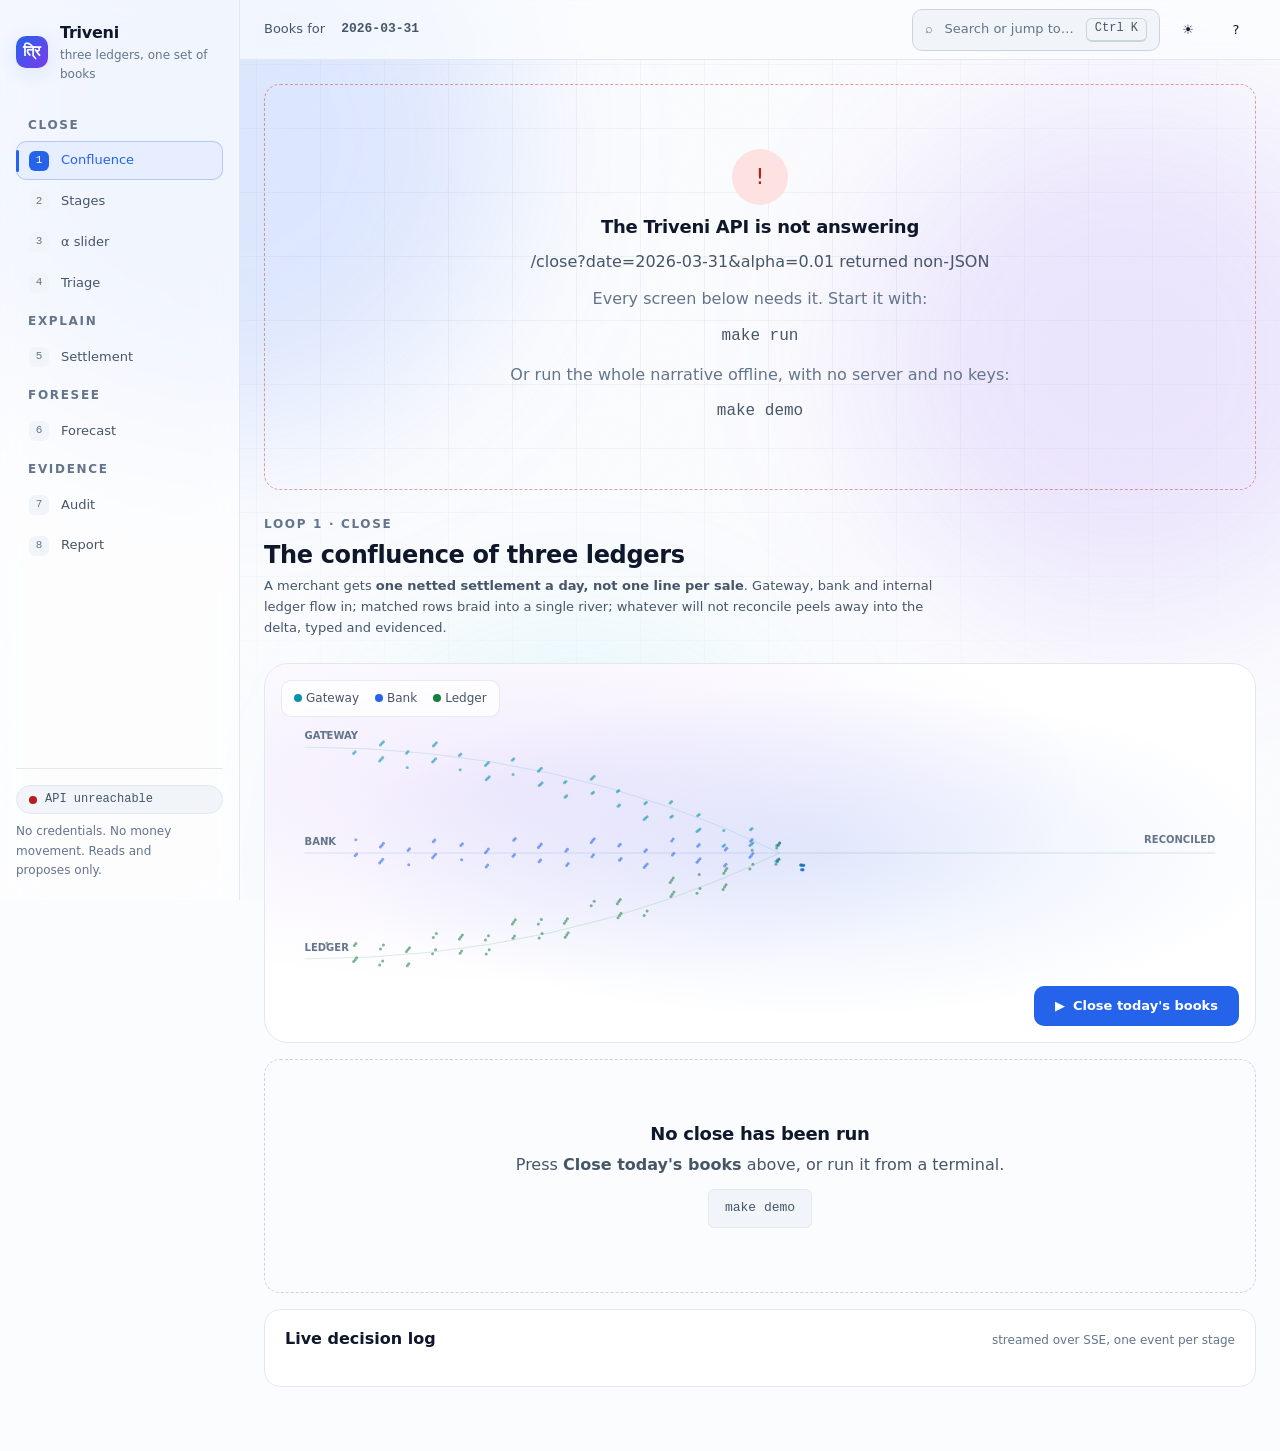
==== commit 1c3e47d9: "feat(m21): a design system, a landing page, and a 3D hero - with no framework The brief asked for Ne" ====
--- a/web/index.html
+++ b/web/index.html
@@ -8,7 +8,10 @@
       name="description"
       content="Three ledgers, one balanced set of books, with a statistically guaranteed error bound."
     />
+    <meta name="color-scheme" content="light dark" />
     <link rel="stylesheet" href="./styles/tokens.css" />
+    <link rel="stylesheet" href="./styles/base.css" />
+    <link rel="stylesheet" href="./styles/components.css" />
     <link rel="stylesheet" href="./styles/app.css" />
     <link rel="stylesheet" href="./styles/screens.css" />
     <link
@@ -30,26 +33,80 @@
   <body>
     <a class="sr-only" href="#main">Skip to content</a>
 
-    <div class="app">
-      <header class="header">
-        <div class="brand">
+    <!-- Four inert layers: ground, aurora, grid, grain. Never interactive, never
+         announced. See base.css for why each one is there. -->
+    <div class="backdrop" aria-hidden="true">
+      <div class="aurora aurora-1"></div>
+      <div class="aurora aurora-2"></div>
+      <div class="aurora aurora-3"></div>
+      <div class="grid-layer"></div>
+      <div class="noise-layer"></div>
+    </div>
+
+    <div class="app" id="app">
+      <aside class="rail" id="rail" aria-label="Screens">
+        <a class="brand" href="./landing.html">
           <span class="devanagari" aria-hidden="true">त्रि</span>
-          <span>Triveni</span>
-          <span class="tagline">three ledgers, one set of books</span>
+          <span>
+            <span class="name">Triveni</span>
+            <span class="tagline">three ledgers, one set of books</span>
+          </span>
+        </a>
+
+        <nav class="nav" aria-label="Screens">
+          <p class="nav-label">Close</p>
+          <button data-screen="confluence" aria-current="page">
+            <span class="n" aria-hidden="true">1</span> Confluence
+          </button>
+          <button data-screen="stages"><span class="n" aria-hidden="true">2</span> Stages</button>
+          <button data-screen="alpha"><span class="n" aria-hidden="true">3</span> α slider</button>
+          <button data-screen="triage"><span class="n" aria-hidden="true">4</span> Triage</button>
+
+          <p class="nav-label">Explain</p>
+          <button data-screen="waterfall"><span class="n" aria-hidden="true">5</span> Settlement</button>
+
+          <p class="nav-label">Foresee</p>
+          <button data-screen="forecast"><span class="n" aria-hidden="true">6</span> Forecast</button>
+
+          <p class="nav-label">Evidence</p>
+          <button data-screen="audit"><span class="n" aria-hidden="true">7</span> Audit</button>
+          <button data-screen="report"><span class="n" aria-hidden="true">8</span> Report</button>
+        </nav>
+
+        <div class="rail-foot">
+          <span class="model-status" id="rail-status" title="Operating mode">
+            <span class="status-dot" data-live="true" aria-hidden="true"></span>
+            <span id="rail-mode">connecting…</span>
+          </span>
+          <p class="faint" style="font-size: var(--text-xs)">
+            No credentials. No money movement. Reads and proposes only.
+          </p>
+        </div>
+      </aside>
+
+      <div class="scrim" id="rail-scrim" hidden></div>
+
+      <header class="topbar">
+        <div class="topbar-meta">
+          <button
+            class="btn ghost icon-btn rail-toggle"
+            id="rail-toggle"
+            aria-label="Open navigation"
+            aria-expanded="false"
+            aria-controls="rail"
+          >
+            <span aria-hidden="true">☰</span>
+          </button>
+          <span class="hide-xs">Books for</span>
+          <strong class="num" id="topbar-date">2026-03-31</strong>
         </div>
 
-        <nav class="nav" aria-label="Screens">
-          <button data-screen="confluence" aria-current="page">Confluence</button>
-          <button data-screen="stages">Stages</button>
-          <button data-screen="alpha">α slider</button>
-          <button data-screen="triage">Triage</button>
-          <button data-screen="waterfall">Settlement</button>
-          <button data-screen="forecast">Forecast</button>
-          <button data-screen="audit">Audit</button>
-          <button data-screen="report">Report</button>
-        </nav>
-
-        <div class="header-actions">
+        <div class="topbar-actions">
+          <button class="palette-trigger" id="palette-trigger" aria-label="Open the command palette">
+            <span aria-hidden="true">⌕</span>
+            <span class="grow">Search or jump to…</span>
+            <span class="kbd" aria-hidden="true">Ctrl K</span>
+          </button>
           <button
             class="btn icon-btn ghost"
             id="theme-toggle"
@@ -58,7 +115,12 @@
           >
             <span aria-hidden="true" id="theme-icon">◐</span>
           </button>
-          <button class="btn ghost icon-btn" id="help-toggle" title="Keyboard shortcuts" aria-label="Keyboard shortcuts">
+          <button
+            class="btn ghost icon-btn"
+            id="help-toggle"
+            title="Keyboard shortcuts"
+            aria-label="Keyboard shortcuts"
+          >
             <span aria-hidden="true">?</span>
           </button>
         </div>
@@ -78,7 +140,9 @@
       </main>
     </div>
 
-    <div id="help" class="help-overlay" hidden role="dialog" aria-modal="true" aria-label="Keyboard shortcuts"></div>
+    <div id="palette" class="palette" hidden role="dialog" aria-modal="true" aria-label="Command palette"></div>
+    <div id="help" class="overlay" hidden role="dialog" aria-modal="true" aria-label="Keyboard shortcuts"></div>
+    <div class="toast-region" id="toasts" role="region" aria-label="Notifications"></div>
     <div id="live" class="sr-only" aria-live="polite" aria-atomic="false"></div>
 
     <script type="module" src="./js/app.js"></script>
--- a/web/styles/tokens.css
+++ b/web/styles/tokens.css
@@ -1,270 +1,530 @@
 /* Triveni design tokens.
  *
- * Every colour, size, duration and easing in the product is named here. Nothing
- * downstream hard-codes a hex value - if a component needs a colour that does not
+ * Every colour, size, duration, blur, shadow and easing in the product is named here.
+ * Nothing downstream hard-codes a value - if a component needs something that does not
  * exist as a token, the answer is a new token, not a literal.
  *
- * The identity is a warm editorial "financial terminal": deep ink ground, one warm
- * gold for emphasis, one cool blue for information, and semantic green/amber/red
- * reserved *exclusively* for state. A gold that also means "good" would make the
- * whole palette illegible the moment something goes wrong, so gold never carries
- * meaning - it carries attention.
+ * ---------------------------------------------------------------------------
+ * THE IDENTITY
+ * ---------------------------------------------------------------------------
+ * Deep-space ground, aurora light, glass surfaces. Blue is the product, violet is
+ * intelligence, cyan is the live signal. The palette is chosen for *finance*: blue and
+ * violet read as trustworthy and computational, and - critically - neither of them is
+ * ever allowed to mean "good" or "bad".
  *
- * Two complete themes. Light is "paper ledger": warm cream, hairline rules, the look
- * of a printed statement. Dark is "terminal". Both are defined as full token sets on
- * :root so neither is a patch on the other, and the [data-theme] block wins over the
- * media query so an explicit choice always beats the system preference.
+ * That last rule is the one that matters. Green, amber and red are reserved
+ * EXCLUSIVELY for state. If the brand colour also meant "healthy", the entire screen
+ * would become unreadable the moment something went wrong, because the eye could no
+ * longer tell decoration from alarm. Blue carries attention; green carries meaning.
+ *
+ * ---------------------------------------------------------------------------
+ * TWO COMPLETE THEMES
+ * ---------------------------------------------------------------------------
+ * Dark is the designed one - an AI product at night. Light is a genuine premium
+ * counterpart, not a washed-out inversion: cool white, hairline rules, the same blue.
+ * Both are defined as FULL token sets, so neither is a patch on the other and they
+ * cannot drift apart. `[data-theme]` beats the media query in both directions, so an
+ * explicit choice always wins over the system preference.
+ *
+ * Token names are stable on purpose. Eight working screens and ~5,700 lines of CSS and
+ * JS already consume `--accent`, `--fg-muted`, `--state-matched` and friends. The
+ * identity below is a re-pointing of those values, not a rename, so the whole product
+ * re-skins at once instead of breaking a screen at a time.
  */
 
 :root {
   color-scheme: light dark;
 
-  /* ---- palette: paper ledger (light) ------------------------------------ */
-  --ink-900: #16130e;
-  --ink-800: #2a251d;
-  --ink-700: #443c30;
-  --ink-600: #6b6153;
-  --ink-500: #8d8375;
-  --ink-400: #b3aa9c;
-  --ink-300: #d4ccbe;
-  --ink-200: #e8e1d5;
-  --ink-100: #f4efe6;
-  --ink-050: #fbf8f2;
-
-  --gold-600: #8a6410;
-  --gold-500: #b8860b;
-  --gold-400: #d4a017;
-  --gold-300: #e8c25c;
-  --gold-100: #f7ecd0;
-
-  --blue-600: #1a5a7a;
-  --blue-500: #2b7fa8;
-  --blue-400: #4da3c9;
-  --blue-100: #dceef6;
-
-  --green-600: #1f6b3a;
-  --green-500: #2e8b57;
-  --green-400: #52a86f;
-  --green-100: #dcf0e4;
-
-  --amber-600: #9a6410;
-  --amber-500: #c8860f;
-  --amber-400: #e0a534;
-  --amber-100: #fbeed3;
-
-  --red-600: #96281b;
-  --red-500: #b83426;
-  --red-400: #d15a4c;
-  --red-100: #fadfdb;
-
-  /* ---- semantic ---------------------------------------------------------- */
-  --bg: var(--ink-050);
+  /* ======================================================================= */
+  /* 1 - PALETTE RAMPS                                                       */
+  /* Raw material. Components never reference these directly; they reference */
+  /* the semantic layer below, so a hue change moves both themes together.   */
+  /* ======================================================================= */
+
+  /* Deep space - the ground the whole product sits on */
+  --void-950: #05070d;
+  --void-900: #080b14;
+  --void-850: #0b1020;
+  --void-800: #0f1526;
+  --void-750: #11182a;
+  --void-700: #161e33;
+  --void-600: #1e2740;
+  --void-500: #2a3450;
+
+  /* Slate - text and rules */
+  --slate-050: #f8fafc;
+  --slate-100: #f1f5f9;
+  --slate-200: #e2e8f0;
+  --slate-300: #cbd5e1;
+  --slate-400: #94a3b8;
+  --slate-500: #64748b;
+  --slate-600: #475569;
+  --slate-700: #334155;
+  --slate-800: #1e293b;
+  --slate-900: #0f172a;
+
+  /* Blue - the product itself */
+  --blue-800: #1e40af;
+  --blue-700: #1d4ed8;
+  --blue-600: #2563eb;
+  --blue-500: #3b82f6;
+  --blue-400: #5b8cff;
+  --blue-300: #93b4ff;
+  --blue-200: #c7d9ff;
+  --blue-100: #e6eeff;
+
+  /* Violet - intelligence, the model, the calibrated threshold */
+  --violet-700: #6d28d9;
+  --violet-600: #7c3aed;
+  --violet-500: #8b5cf6;
+  --violet-400: #a78bfa;
+  --violet-300: #c4b5fd;
+  --violet-100: #ede9fe;
+
+  /* Cyan - live signal, streaming, "this is happening now" */
+  --cyan-600: #0891b2;
+  --cyan-500: #06b6d4;
+  --cyan-400: #22d3ee;
+  --cyan-300: #67e8f9;
+  --cyan-100: #cffafe;
+
+  /* Semantic ramps. These three mean one thing each, forever. */
+  --green-800: #166534;
+  --green-700: #15803d;
+  --green-600: #16a34a;
+  --green-500: #22c55e;
+  --green-400: #4ade80;
+  --green-100: #dcfce7;
+
+  --amber-800: #92400e;
+  --amber-700: #b45309;
+  --amber-600: #d97706;
+  --amber-500: #f59e0b;
+  --amber-400: #fbbf24;
+  --amber-100: #fef3c7;
+
+  --red-800: #991b1b;
+  --red-700: #b91c1c;
+  --red-600: #dc2626;
+  --red-500: #ef4444;
+  --red-400: #f87171;
+  --red-100: #fee2e2;
+
+  /* ======================================================================= */
+  /* 2 - SEMANTIC SURFACE + TEXT   (light theme values)                      */
+  /* ======================================================================= */
+  --bg: #fbfcfe;
   --bg-raised: #ffffff;
-  --bg-sunken: var(--ink-100);
-  --bg-hover: var(--ink-100);
-  --bg-active: var(--ink-200);
-
-  --fg: var(--ink-900);
-  --fg-muted: var(--ink-600);
-  --fg-subtle: var(--ink-500);
-  --fg-inverse: var(--ink-050);
-
-  --rule: var(--ink-200);
-  --rule-strong: var(--ink-300);
-
-  --accent: var(--gold-600);
-  --accent-bg: var(--gold-100);
-  --info: var(--blue-600);
-  --info-bg: var(--blue-100);
-
-  /* State colours. These mean one thing each, everywhere in the product. */
-  --ok: var(--green-600);
+  --bg-sunken: var(--slate-100);
+  --bg-hover: var(--slate-100);
+  --bg-active: var(--slate-200);
+
+  --fg: var(--slate-900);
+  --fg-muted: var(--slate-600);
+  --fg-subtle: var(--slate-500);
+  --fg-inverse: var(--slate-050);
+
+  --rule: var(--slate-200);
+  --rule-strong: var(--slate-300);
+
+  --accent: var(--blue-600);
+  --accent-hover: var(--blue-700);
+  --accent-bg: var(--blue-100);
+  --accent-fg: #ffffff;
+
+  --secondary: var(--violet-600);
+  --secondary-bg: var(--violet-100);
+
+  --info: var(--cyan-600);
+  --info-bg: var(--cyan-100);
+
+  --ok: var(--green-700);
   --ok-bg: var(--green-100);
-  --warn: var(--amber-600);
+  --warn: var(--amber-700);
   --warn-bg: var(--amber-100);
-  --bad: var(--red-600);
+  --bad: var(--red-700);
   --bad-bg: var(--red-100);
 
   /* ---- the six row states, colour-coded once and used everywhere --------- */
-  --state-matched: var(--green-600);
+  --state-matched: var(--green-800);
   --state-matched-bg: var(--green-100);
-  --state-auto-posted: var(--blue-600);
+  --state-auto-posted: var(--blue-700);
   --state-auto-posted-bg: var(--blue-100);
-  --state-needs-review: var(--amber-600);
+  --state-needs-review: var(--amber-800);
   --state-needs-review-bg: var(--amber-100);
-  --state-abstained: var(--ink-600);
-  --state-abstained-bg: var(--ink-200);
-  --state-exception: var(--red-600);
+  --state-abstained: var(--slate-600);
+  --state-abstained-bg: var(--slate-200);
+  --state-exception: var(--red-700);
   --state-exception-bg: var(--red-100);
-  --state-denied: var(--ink-900);
-  --state-denied-bg: var(--ink-300);
-
-  /* ---- type -------------------------------------------------------------- */
-  --font-display: ui-serif, "Iowan Old Style", "Palatino Linotype", Palatino,
-    "Source Serif 4", Georgia, serif;
-  --font-ui: ui-sans-serif, system-ui, -apple-system, "Segoe UI", Inter, Roboto,
-    "Helvetica Neue", Arial, sans-serif;
+  --state-denied: var(--slate-900);
+  --state-denied-bg: var(--slate-300);
+
+  /* ======================================================================= */
+  /* 3 - GLASS + AURORA + GLOW                                               */
+  /* Used selectively. Glass is for things that FLOAT - the navbar, modals,  */
+  /* overlays on the 3D scene. A glass page is a page with no hierarchy.     */
+  /* ======================================================================= */
+  --glass-bg: rgba(255, 255, 255, 0.72);
+  --glass-bg-strong: rgba(255, 255, 255, 0.86);
+  --glass-border: rgba(15, 23, 42, 0.08);
+  --glass-blur: 20px;
+  --scrim: rgba(15, 23, 42, 0.45);
+
+  /* The three ledgers, named once. The hero scene reads these straight off the root
+   * element, so the 3D visual and the legend beside it can never disagree about which
+   * colour means "bank". */
+  --stream-payments: #2563eb;
+  --stream-bank: #7c3aed;
+  --stream-ledger: #0891b2;
+  --stream-core: #0f172a;
+
+  --aurora-1: rgba(91, 140, 255, 0.18);
+  --aurora-2: rgba(139, 92, 246, 0.14);
+  --aurora-3: rgba(34, 211, 238, 0.12);
+  --grid-line: rgba(15, 23, 42, 0.045);
+  --noise-opacity: 0.02;
+
+  --glow-accent: 0 0 0 1px rgba(37, 99, 235, 0.25), 0 6px 24px rgba(37, 99, 235, 0.18);
+  --glow-secondary: 0 0 0 1px rgba(124, 58, 237, 0.25), 0 6px 24px rgba(124, 58, 237, 0.18);
+  --glow-soft: 0 4px 20px rgba(37, 99, 235, 0.12);
+
+  /* ======================================================================= */
+  /* 4 - TYPOGRAPHY                                                          */
+  /* ======================================================================= */
+  /* No webfont is downloaded. `make demo` must run on a clean clone with no
+   * network, so a Google Fonts link would be a lie about the dependency list.
+   * These stacks prefer Geist/Inter when the machine already has them and fall
+   * back to a good system UI face otherwise - which on every target platform is
+   * a modern humanist sans, not Times. */
+  --font-ui: "Geist", "Inter", ui-sans-serif, system-ui, -apple-system, "Segoe UI",
+    Roboto, "Helvetica Neue", Arial, sans-serif;
+  --font-display: var(--font-ui);
   /* Money is ALWAYS this, always right-aligned, always tabular. A rupee column
    * whose digits do not line up is a rupee column nobody can scan. */
-  --font-mono: ui-monospace, "SF Mono", "JetBrains Mono", "Cascadia Mono", Menlo,
-    Consolas, "Liberation Mono", monospace;
-
-  --text-xs: 0.6875rem;
-  --text-sm: 0.8125rem;
-  --text-base: 0.9375rem;
-  --text-md: 1.0625rem;
-  --text-lg: 1.375rem;
-  --text-xl: 1.875rem;
-  --text-2xl: 2.5rem;
-  --text-3xl: 3.5rem;
-
-  --leading-tight: 1.15;
-  --leading-snug: 1.35;
-  --leading-normal: 1.55;
-
-  --tracking-tight: -0.02em;
+  --font-mono: "Geist Mono", ui-monospace, "SF Mono", "JetBrains Mono",
+    "Cascadia Mono", Menlo, Consolas, "Liberation Mono", monospace;
+
+  /* Fluid display scale. clamp() means one token covers 390px to 4K without a
+   * media query, and nothing ever overflows on a phone. */
+  --text-display: clamp(2.75rem, 7vw, 5rem); /* 44 -> 80 */
+  --text-h1: clamp(2.25rem, 5vw, 4rem); /* 36 -> 64 */
+  --text-h2: clamp(1.75rem, 3.6vw, 3rem); /* 28 -> 48 */
+  --text-h3: clamp(1.375rem, 2.2vw, 2rem); /* 22 -> 32 */
+
+  /* Fixed UI scale. Dense data needs predictable steps, not fluid ones. */
+  --text-xs: 0.75rem; /* 12 - caption */
+  --text-sm: 0.8125rem; /* 13 - small */
+  --text-base: 1rem; /* 16 - body */
+  --text-md: 1.125rem; /* 18 - lead body */
+  --text-lg: 1.375rem; /* 22 */
+  --text-xl: 1.875rem; /* 30 */
+  --text-2xl: 2.5rem; /* 40 */
+  --text-3xl: 3.5rem; /* 56 */
+
+  --weight-normal: 400;
+  --weight-medium: 500;
+  --weight-semibold: 600;
+  --weight-bold: 700;
+
+  --leading-tight: 1.1;
+  --leading-snug: 1.3;
+  --leading-normal: 1.6;
+  --leading-relaxed: 1.75;
+
+  --tracking-tighter: -0.03em;
+  --tracking-tight: -0.015em;
+  --tracking-normal: 0;
   --tracking-wide: 0.06em;
-
-  /* ---- space: an 8pt scale, and nothing between the steps ---------------- */
-  --s-1: 0.25rem;
-  --s-2: 0.5rem;
-  --s-3: 0.75rem;
-  --s-4: 1rem;
-  --s-5: 1.5rem;
-  --s-6: 2rem;
-  --s-7: 3rem;
-  --s-8: 4rem;
-  --s-9: 6rem;
-
-  /* ---- one radius scale, two shadows. Nothing else. --------------------- */
-  --r-1: 3px;
-  --r-2: 6px;
-  --r-3: 10px;
-  --r-full: 999px;
-
-  --shadow-1: 0 1px 2px rgba(22, 19, 14, 0.06), 0 1px 3px rgba(22, 19, 14, 0.04);
-  --shadow-2: 0 4px 12px rgba(22, 19, 14, 0.1), 0 2px 4px rgba(22, 19, 14, 0.06);
-
-  /* ---- motion ------------------------------------------------------------ */
-  --dur-fast: 140ms;
-  --dur: 240ms;
+  --tracking-widest: 0.14em;
+
+  /* ======================================================================= */
+  /* 5 - SPACE                                                               */
+  /* One 4pt scale. Nothing between the steps, ever.                         */
+  /* ======================================================================= */
+  --space-1: 0.25rem; /* 4 */
+  --space-2: 0.5rem; /* 8 */
+  --space-3: 0.75rem; /* 12 */
+  --space-4: 1rem; /* 16 */
+  --space-5: 1.25rem; /* 20 */
+  --space-6: 1.5rem; /* 24 */
+  --space-8: 2rem; /* 32 */
+  --space-10: 2.5rem; /* 40 */
+  --space-12: 3rem; /* 48 */
+  --space-16: 4rem; /* 64 */
+  --space-20: 5rem; /* 80 */
+  --space-24: 6rem; /* 96 */
+  --space-32: 8rem; /* 128 */
+
+  /* Legacy aliases. The eight existing screens are written against these and
+   * every one maps to an identical value on the scale above, so they are a
+   * naming convenience rather than a second system. */
+  --s-1: var(--space-1);
+  --s-2: var(--space-2);
+  --s-3: var(--space-3);
+  --s-4: var(--space-4);
+  --s-5: var(--space-6);
+  --s-6: var(--space-8);
+  --s-7: var(--space-12);
+  --s-8: var(--space-16);
+  --s-9: var(--space-24);
+
+  /* ======================================================================= */
+  /* 6 - RADIUS                                                              */
+  /* buttons + inputs 10 · cards 16 · panels 24 · badges pill                */
+  /* ======================================================================= */
+  --radius-sm: 6px;
+  --radius-md: 10px;
+  --radius-lg: 16px;
+  --radius-xl: 24px;
+  --radius-pill: 999px;
+
+  --r-1: 4px;
+  --r-2: var(--radius-sm);
+  --r-3: var(--radius-md);
+  --r-4: var(--radius-lg);
+  --r-5: var(--radius-xl);
+  --r-full: var(--radius-pill);
+
+  /* ======================================================================= */
+  /* 7 - DEPTH                                                               */
+  /* Three levels, and they mean something: flat content, a surface, a thing */
+  /* that floats. A shadow that does not encode elevation is just dirt.      */
+  /* ======================================================================= */
+  --shadow-1: 0 1px 2px rgba(15, 23, 42, 0.06), 0 1px 3px rgba(15, 23, 42, 0.04);
+  --shadow-2: 0 4px 12px rgba(15, 23, 42, 0.08), 0 2px 4px rgba(15, 23, 42, 0.05);
+  --shadow-3: 0 12px 32px rgba(15, 23, 42, 0.12), 0 4px 8px rgba(15, 23, 42, 0.06);
+  --shadow-4: 0 24px 64px rgba(15, 23, 42, 0.16), 0 8px 16px rgba(15, 23, 42, 0.08);
+
+  --blur-sm: 8px;
+  --blur-md: 16px;
+  --blur-lg: 24px;
+  --blur-xl: 40px;
+
+  /* ======================================================================= */
+  /* 8 - MOTION                                                              */
+  /* micro 100-150 · normal 200-400 · large 500-800                          */
+  /* ======================================================================= */
+  --dur-micro: 120ms;
+  --dur-fast: 160ms;
+  --dur: 280ms;
   --dur-slow: 480ms;
-  /* The entrance curve: fast out of the gate, settles gently. */
+  --dur-large: 700ms;
+
+  /* Entrance: fast out of the gate, settles gently. The default for anything
+   * that appears. */
   --ease: cubic-bezier(0.2, 0.8, 0.2, 1);
   --ease-out: cubic-bezier(0.16, 1, 0.3, 1);
   --ease-in-out: cubic-bezier(0.65, 0, 0.35, 1);
-
-  --header-h: 3.5rem;
+  /* Spring, for things with physical weight - toggles, cards picking themselves
+   * up. Slight overshoot only; a UI that bounces twice is a UI that is showing off. */
+  --ease-spring: cubic-bezier(0.34, 1.56, 0.64, 1);
+
+  /* ======================================================================= */
+  /* 9 - Z-INDEX                                                             */
+  /* Named, so nobody ever writes z-index: 9999 again.                       */
+  /* ======================================================================= */
+  --z-base: 0;
+  --z-raised: 10;
+  --z-nav: 40;
+  --z-drawer: 60;
+  --z-overlay: 80;
+  --z-modal: 100;
+  --z-toast: 120;
+  --z-tooltip: 140;
+
+  /* ======================================================================= */
+  /* 10 - LAYOUT                                                             */
+  /* Breakpoints are documented here and used literally in media queries;    */
+  /* CSS cannot interpolate a custom property into a media query, so this    */
+  /* block is the single source of truth that keeps them consistent.         */
+  /* ======================================================================= */
+  --bp-sm: 30rem; /* 480  */
+  --bp-md: 48rem; /* 768  */
+  --bp-lg: 64rem; /* 1024 */
+  --bp-xl: 80rem; /* 1280 */
+
+  --header-h: 3.75rem;
+  --sidebar-w: 15rem;
   --max-w: 88rem;
+  --max-w-prose: 42rem;
 }
 
-/* ---- terminal (dark) ----------------------------------------------------
- * Only the semantic layer is redefined. The palette ramps stay put, so a change
- * to --green-500 moves both themes together and they cannot drift apart.
- * ------------------------------------------------------------------------ */
+/* ========================================================================= */
+/* DARK - the designed theme                                                 */
+/* ========================================================================= */
 @media (prefers-color-scheme: dark) {
   :root:not([data-theme="light"]) {
-    --bg: #14120f;
-    --bg-raised: #1c1a15;
-    --bg-sunken: #100e0c;
-    --bg-hover: #26231c;
-    --bg-active: #322d24;
-
-    --fg: #f2ece1;
-    --fg-muted: #a89e8d;
-    --fg-subtle: #7d7466;
-    --fg-inverse: #14120f;
-
-    --rule: #2d2922;
-    --rule-strong: #423c31;
-
-    --accent: var(--gold-300);
-    --accent-bg: #3a2e11;
-    --info: var(--blue-400);
-    --info-bg: #10303e;
-
-    --ok: #6cc48a;
-    --ok-bg: #14301f;
+    --bg: var(--void-950);
+    --bg-raised: var(--void-850);
+    --bg-sunken: var(--void-900);
+    --bg-hover: var(--void-750);
+    --bg-active: var(--void-700);
+
+    --fg: var(--slate-050);
+    --fg-muted: var(--slate-300);
+    --fg-subtle: var(--slate-400);
+    --fg-inverse: var(--void-950);
+
+    --rule: rgba(255, 255, 255, 0.08);
+    --rule-strong: rgba(255, 255, 255, 0.16);
+
+    --accent: var(--blue-400);
+    --accent-hover: var(--blue-300);
+    --accent-bg: rgba(91, 140, 255, 0.14);
+    --accent-fg: var(--void-950);
+
+    --secondary: var(--violet-400);
+    --secondary-bg: rgba(139, 92, 246, 0.14);
+
+    --info: var(--cyan-400);
+    --info-bg: rgba(34, 211, 238, 0.12);
+
+    --ok: var(--green-400);
+    --ok-bg: rgba(34, 197, 94, 0.14);
     --warn: var(--amber-400);
-    --warn-bg: #362708;
-    --bad: #e8776a;
-    --bad-bg: #3a1713;
-
-    --state-matched: #6cc48a;
-    --state-matched-bg: #14301f;
+    --warn-bg: rgba(245, 158, 11, 0.14);
+    --bad: var(--red-400);
+    --bad-bg: rgba(239, 68, 68, 0.14);
+
+    --state-matched: var(--green-400);
+    --state-matched-bg: rgba(34, 197, 94, 0.14);
     --state-auto-posted: var(--blue-400);
-    --state-auto-posted-bg: #10303e;
+    --state-auto-posted-bg: rgba(91, 140, 255, 0.14);
     --state-needs-review: var(--amber-400);
-    --state-needs-review-bg: #362708;
-    --state-abstained: #a89e8d;
-    --state-abstained-bg: #26231c;
-    --state-exception: #e8776a;
-    --state-exception-bg: #3a1713;
-    --state-denied: #f2ece1;
-    --state-denied-bg: #423c31;
-
-    --shadow-1: 0 1px 2px rgba(0, 0, 0, 0.5), 0 1px 3px rgba(0, 0, 0, 0.35);
-    --shadow-2: 0 4px 14px rgba(0, 0, 0, 0.55), 0 2px 5px rgba(0, 0, 0, 0.4);
+    --state-needs-review-bg: rgba(245, 158, 11, 0.14);
+    --state-abstained: var(--slate-400);
+    --state-abstained-bg: rgba(148, 163, 184, 0.12);
+    --state-exception: var(--red-400);
+    --state-exception-bg: rgba(239, 68, 68, 0.14);
+    --state-denied: var(--slate-050);
+    --state-denied-bg: rgba(255, 255, 255, 0.16);
+
+    --glass-bg: rgba(255, 255, 255, 0.04);
+    --glass-bg-strong: rgba(255, 255, 255, 0.07);
+    --glass-border: rgba(255, 255, 255, 0.1);
+    --scrim: rgba(5, 7, 13, 0.72);
+  --stream-payments: #5b8cff;
+  --stream-bank: #a78bfa;
+  --stream-ledger: #22d3ee;
+  --stream-core: #f8fafc;
+    --stream-payments: #5b8cff;
+    --stream-bank: #a78bfa;
+    --stream-ledger: #22d3ee;
+    --stream-core: #f8fafc;
+
+    --aurora-1: rgba(91, 140, 255, 0.3);
+    --aurora-2: rgba(139, 92, 246, 0.24);
+    --aurora-3: rgba(34, 211, 238, 0.18);
+    --grid-line: rgba(255, 255, 255, 0.035);
+    --noise-opacity: 0.035;
+
+    --glow-accent: 0 0 0 1px rgba(91, 140, 255, 0.35), 0 8px 32px rgba(91, 140, 255, 0.28);
+    --glow-secondary: 0 0 0 1px rgba(167, 139, 250, 0.35),
+      0 8px 32px rgba(139, 92, 246, 0.26);
+    --glow-soft: 0 4px 24px rgba(91, 140, 255, 0.18);
+
+    --shadow-1: 0 1px 2px rgba(0, 0, 0, 0.6), 0 1px 3px rgba(0, 0, 0, 0.4);
+    --shadow-2: 0 4px 14px rgba(0, 0, 0, 0.6), 0 2px 5px rgba(0, 0, 0, 0.45);
+    --shadow-3: 0 12px 36px rgba(0, 0, 0, 0.7), 0 4px 10px rgba(0, 0, 0, 0.5);
+    --shadow-4: 0 28px 72px rgba(0, 0, 0, 0.8), 0 10px 20px rgba(0, 0, 0, 0.55);
   }
 }
 
 /* An explicit choice beats the system preference, in both directions. */
 :root[data-theme="dark"] {
-  --bg: #14120f;
-  --bg-raised: #1c1a15;
-  --bg-sunken: #100e0c;
-  --bg-hover: #26231c;
-  --bg-active: #322d24;
-
-  --fg: #f2ece1;
-  --fg-muted: #a89e8d;
-  --fg-subtle: #7d7466;
-  --fg-inverse: #14120f;
-
-  --rule: #2d2922;
-  --rule-strong: #423c31;
-
-  --accent: var(--gold-300);
-  --accent-bg: #3a2e11;
-  --info: var(--blue-400);
-  --info-bg: #10303e;
-
-  --ok: #6cc48a;
-  --ok-bg: #14301f;
+  --bg: var(--void-950);
+  --bg-raised: var(--void-850);
+  --bg-sunken: var(--void-900);
+  --bg-hover: var(--void-750);
+  --bg-active: var(--void-700);
+
+  --fg: var(--slate-050);
+  --fg-muted: var(--slate-300);
+  --fg-subtle: var(--slate-400);
+  --fg-inverse: var(--void-950);
+
+  --rule: rgba(255, 255, 255, 0.08);
+  --rule-strong: rgba(255, 255, 255, 0.16);
+
+  --accent: var(--blue-400);
+  --accent-hover: var(--blue-300);
+  --accent-bg: rgba(91, 140, 255, 0.14);
+  --accent-fg: var(--void-950);
+
+  --secondary: var(--violet-400);
+  --secondary-bg: rgba(139, 92, 246, 0.14);
+
+  --info: var(--cyan-400);
+  --info-bg: rgba(34, 211, 238, 0.12);
+
+  --ok: var(--green-400);
+  --ok-bg: rgba(34, 197, 94, 0.14);
   --warn: var(--amber-400);
-  --warn-bg: #362708;
-  --bad: #e8776a;
-  --bad-bg: #3a1713;
-
-  --state-matched: #6cc48a;
-  --state-matched-bg: #14301f;
+  --warn-bg: rgba(245, 158, 11, 0.14);
+  --bad: var(--red-400);
+  --bad-bg: rgba(239, 68, 68, 0.14);
+
+  --state-matched: var(--green-400);
+  --state-matched-bg: rgba(34, 197, 94, 0.14);
   --state-auto-posted: var(--blue-400);
-  --state-auto-posted-bg: #10303e;
+  --state-auto-posted-bg: rgba(91, 140, 255, 0.14);
   --state-needs-review: var(--amber-400);
-  --state-needs-review-bg: #362708;
-  --state-abstained: #a89e8d;
-  --state-abstained-bg: #26231c;
-  --state-exception: #e8776a;
-  --state-exception-bg: #3a1713;
-  --state-denied: #f2ece1;
-  --state-denied-bg: #423c31;
-
-  --shadow-1: 0 1px 2px rgba(0, 0, 0, 0.5), 0 1px 3px rgba(0, 0, 0, 0.35);
-  --shadow-2: 0 4px 14px rgba(0, 0, 0, 0.55), 0 2px 5px rgba(0, 0, 0, 0.4);
+  --state-needs-review-bg: rgba(245, 158, 11, 0.14);
+  --state-abstained: var(--slate-400);
+  --state-abstained-bg: rgba(148, 163, 184, 0.12);
+  --state-exception: var(--red-400);
+  --state-exception-bg: rgba(239, 68, 68, 0.14);
+  --state-denied: var(--slate-050);
+  --state-denied-bg: rgba(255, 255, 255, 0.16);
+
+  --glass-bg: rgba(255, 255, 255, 0.04);
+  --glass-bg-strong: rgba(255, 255, 255, 0.07);
+  --glass-border: rgba(255, 255, 255, 0.1);
+  --scrim: rgba(5, 7, 13, 0.72);
+
+  --aurora-1: rgba(91, 140, 255, 0.3);
+  --aurora-2: rgba(139, 92, 246, 0.24);
+  --aurora-3: rgba(34, 211, 238, 0.18);
+  --grid-line: rgba(255, 255, 255, 0.035);
+  --noise-opacity: 0.035;
+
+  --glow-accent: 0 0 0 1px rgba(91, 140, 255, 0.35), 0 8px 32px rgba(91, 140, 255, 0.28);
+  --glow-secondary: 0 0 0 1px rgba(167, 139, 250, 0.35),
+    0 8px 32px rgba(139, 92, 246, 0.26);
+  --glow-soft: 0 4px 24px rgba(91, 140, 255, 0.18);
+
+  --shadow-1: 0 1px 2px rgba(0, 0, 0, 0.6), 0 1px 3px rgba(0, 0, 0, 0.4);
+  --shadow-2: 0 4px 14px rgba(0, 0, 0, 0.6), 0 2px 5px rgba(0, 0, 0, 0.45);
+  --shadow-3: 0 12px 36px rgba(0, 0, 0, 0.7), 0 4px 10px rgba(0, 0, 0, 0.5);
+  --shadow-4: 0 28px 72px rgba(0, 0, 0, 0.8), 0 10px 20px rgba(0, 0, 0, 0.55);
 }
 
-/* Reduced motion is a hard switch, not a suggestion.
- *
- * Every animation in the product is written to respect this, and the guard lives
- * here rather than in each component so it cannot be forgotten. A judge with
- * reduce-motion on must still see everything - the hero degrades to a static
- * composition, counters jump to their final value, and nothing is lost but the
- * movement itself. */
+/* The landing page commits to the dark identity regardless of system preference.
+ * It is a single cinematic composition built around a lit 3D scene, and there is no
+ * honest light-mode version of "deep space" - a light aurora over a white ground is
+ * a different design, not the same one adapted. The dashboard, which is a tool people
+ * use for hours, keeps both themes. */
+:root[data-surface="cinematic"] {
+  color-scheme: dark;
+}
+
+/* ========================================================================= */
+/* Reduced motion is a hard switch, not a suggestion.                        */
+/*                                                                           */
+/* Every animation in the product respects this, and the guard lives here    */
+/* rather than in each component so it cannot be forgotten. Someone with     */
+/* reduce-motion on must still see EVERYTHING - the 3D hero renders a single */
+/* composed frame instead of animating, counters jump to their final value,  */
+/* scroll reveals resolve to their finished state. Nothing is withheld but   */
+/* the movement itself.                                                      */
+/* ========================================================================= */
 @media (prefers-reduced-motion: reduce) {
   :root {
+    --dur-micro: 0.01ms;
     --dur-fast: 0.01ms;
     --dur: 0.01ms;
     --dur-slow: 0.01ms;
+    --dur-large: 0.01ms;
   }
 
   *,
--- a/web/styles/base.css
+++ b/web/styles/base.css
@@ -0,0 +1,385 @@
+/* Base layer: reset, typography, the background system, and layout primitives.
+ *
+ * Load order is tokens -> base -> components -> app -> screens. Everything here is
+ * either an element default or a single-purpose utility; nothing here knows what a
+ * settlement is.
+ *
+ * The background deserves the explanation. It is four stacked layers that never move
+ * independently of each other: a flat ground, three aurora blobs, a hairline grid, and
+ * a grain. Each one is *quiet* - the grid is 3.5% white, the grain 3.5% opacity - and
+ * the point of all four together is depth without noise. Every one of them sits behind
+ * `pointer-events: none` and is `aria-hidden`, so nothing here can ever intercept a
+ * click or reach a screen reader.
+ */
+
+/* ========================================================================= */
+/* Reset                                                                     */
+/* ========================================================================= */
+*,
+*::before,
+*::after {
+  box-sizing: border-box;
+}
+
+html {
+  -webkit-text-size-adjust: 100%;
+  scroll-behavior: smooth;
+}
+
+/* `scroll-behavior: smooth` on <html> is the whole of our smooth scrolling.
+ *
+ * A JS smooth-scroll library (Lenis and friends) hijacks the wheel event and
+ * re-implements scrolling in JavaScript. That costs a dependency, a rAF loop that runs
+ * forever, and - the part that actually matters - it routinely breaks keyboard paging,
+ * find-in-page, and the scroll position restore on back-navigation. The native
+ * property does the one thing worth having, respects prefers-reduced-motion for free,
+ * and costs nothing. */
+
+body {
+  margin: 0;
+  min-height: 100vh;
+  background: var(--bg);
+  color: var(--fg);
+  font-family: var(--font-ui);
+  font-size: var(--text-base);
+  line-height: var(--leading-normal);
+  letter-spacing: var(--tracking-normal);
+  -webkit-font-smoothing: antialiased;
+  -moz-osx-font-smoothing: grayscale;
+  text-rendering: optimizeLegibility;
+  /* The page itself never scrolls sideways. Wide content scrolls inside its own
+   * container - see .scroll-x. */
+  overflow-x: hidden;
+}
+
+/* `hidden` must actually hide.
+ *
+ * The browser's own `[hidden] { display: none }` lives in the UA stylesheet, and ANY
+ * author rule that sets `display` beats it - specificity never enters into it, because
+ * author styles outrank UA styles by origin. So `.help-overlay { display: grid }` and
+ * `.btn { display: inline-flex }` silently defeated `el.hidden = true`.
+ *
+ * The cost of that was not cosmetic. The keyboard-help overlay is `position: fixed;
+ * inset: 0; z-index: 100`, so it covered the entire dashboard from first paint, and
+ * neither Escape nor its close button could dismiss it - both set `.hidden`, which the
+ * rule above ignored. The dashboard looked like it had failed to start.
+ *
+ * `!important` is load-bearing here rather than lazy: this rule has to beat every
+ * future component rule too, including ones not written yet. */
+[hidden] {
+  display: none !important;
+}
+
+img,
+svg,
+canvas,
+video {
+  display: block;
+  max-width: 100%;
+}
+
+button,
+input,
+select,
+textarea {
+  font: inherit;
+  color: inherit;
+}
+
+/* ========================================================================= */
+/* Typography                                                                */
+/* ========================================================================= */
+h1,
+h2,
+h3,
+h4 {
+  margin: 0;
+  font-family: var(--font-display);
+  font-weight: var(--weight-semibold);
+  line-height: var(--leading-tight);
+  letter-spacing: var(--tracking-tight);
+  text-wrap: balance;
+}
+
+p {
+  margin: 0;
+  text-wrap: pretty;
+}
+
+a {
+  color: var(--accent);
+  text-decoration: none;
+}
+
+/* An underline that grows from the left, rather than one that blinks into existence.
+ * `background-size` animates on the compositor; `text-decoration` does not. */
+a.link {
+  background-image: linear-gradient(currentColor, currentColor);
+  background-repeat: no-repeat;
+  background-position: 0 100%;
+  background-size: 0% 1px;
+  transition: background-size var(--dur) var(--ease);
+}
+
+a.link:hover,
+a.link:focus-visible {
+  background-size: 100% 1px;
+}
+
+.display {
+  font-size: var(--text-display);
+  font-weight: var(--weight-bold);
+  line-height: 0.98;
+  letter-spacing: var(--tracking-tighter);
+}
+
+.h1 { font-size: var(--text-h1); }
+.h2 { font-size: var(--text-h2); }
+.h3 { font-size: var(--text-h3); }
+
+.lead {
+  font-size: var(--text-md);
+  line-height: var(--leading-relaxed);
+  color: var(--fg-muted);
+  max-width: var(--max-w-prose);
+}
+
+.subtle { color: var(--fg-muted); }
+.faint { color: var(--fg-subtle); }
+
+.eyebrow {
+  display: inline-flex;
+  align-items: center;
+  gap: var(--space-2);
+  font-size: var(--text-xs);
+  font-weight: var(--weight-semibold);
+  text-transform: uppercase;
+  letter-spacing: var(--tracking-widest);
+  color: var(--fg-subtle);
+}
+
+/* Money is always mono, always tabular, always right-aligned in a column. A rupee
+ * column whose digits do not line up is a rupee column nobody can scan. */
+.num,
+.money {
+  font-family: var(--font-mono);
+  font-variant-numeric: tabular-nums;
+  font-feature-settings: "tnum" 1;
+}
+
+.money { text-align: right; }
+
+/* One gradient text treatment, used for exactly one word per page. Applied twice on a
+ * screen it stops meaning "look here" and starts meaning nothing. */
+.gradient-text {
+  background: linear-gradient(
+    100deg,
+    var(--fg) 0%,
+    var(--accent) 45%,
+    var(--secondary) 75%,
+    var(--fg) 100%
+  );
+  background-size: 200% 100%;
+  -webkit-background-clip: text;
+  background-clip: text;
+  color: transparent;
+  /* A fallback for the handful of engines that support neither clip value: without
+   * this the text renders transparent-on-transparent and vanishes entirely. */
+  -webkit-text-fill-color: transparent;
+}
+
+@supports not ((-webkit-background-clip: text) or (background-clip: text)) {
+  .gradient-text {
+    background: none;
+    color: var(--accent);
+    -webkit-text-fill-color: currentColor;
+  }
+}
+
+/* ========================================================================= */
+/* Accessibility primitives                                                  */
+/* ========================================================================= */
+.sr-only {
+  position: absolute;
+  width: 1px;
+  height: 1px;
+  padding: 0;
+  margin: -1px;
+  overflow: hidden;
+  clip-path: inset(50%);
+  white-space: nowrap;
+  border: 0;
+}
+
+/* A skip link that is invisible until focused, then unmistakable. */
+.sr-only:focus-visible {
+  position: fixed;
+  top: var(--space-4);
+  left: var(--space-4);
+  z-index: var(--z-tooltip);
+  width: auto;
+  height: auto;
+  margin: 0;
+  padding: var(--space-3) var(--space-5);
+  clip-path: none;
+  background: var(--bg-raised);
+  color: var(--fg);
+  border: 1px solid var(--accent);
+  border-radius: var(--radius-md);
+  box-shadow: var(--shadow-3);
+}
+
+:where(a, button, input, select, textarea, [tabindex]):focus-visible {
+  outline: 2px solid var(--accent);
+  outline-offset: 2px;
+  border-radius: var(--radius-sm);
+}
+
+/* ========================================================================= */
+/* The background system                                                     */
+/*                                                                           */
+/* Four layers, all inert. Mount with <div class="backdrop" aria-hidden>.     */
+/* ========================================================================= */
+.backdrop {
+  position: fixed;
+  inset: 0;
+  z-index: -1;
+  pointer-events: none;
+  overflow: hidden;
+  background: var(--bg);
+}
+
+/* Aurora. Three slow blobs on a long, offset loop so the composition never visibly
+ * repeats. `filter: blur()` on a large element is expensive to re-rasterise, so these
+ * animate transform and opacity only - both compositor properties - and the blur is
+ * baked once at paint. */
+.aurora {
+  position: absolute;
+  border-radius: 50%;
+  filter: blur(80px);
+  will-change: transform, opacity;
+}
+
+.aurora-1 {
+  width: 46vw;
+  height: 46vw;
+  min-width: 340px;
+  min-height: 340px;
+  top: -12vw;
+  left: -6vw;
+  background: var(--aurora-1);
+  animation: drift-1 26s var(--ease-in-out) infinite;
+}
+
+.aurora-2 {
+  width: 40vw;
+  height: 40vw;
+  min-width: 300px;
+  min-height: 300px;
+  top: 8vw;
+  right: -8vw;
+  background: var(--aurora-2);
+  animation: drift-2 32s var(--ease-in-out) infinite;
+}
+
+.aurora-3 {
+  width: 34vw;
+  height: 34vw;
+  min-width: 260px;
+  min-height: 260px;
+  bottom: -14vw;
+  left: 28vw;
+  background: var(--aurora-3);
+  animation: drift-3 38s var(--ease-in-out) infinite;
+}
+
+@keyframes drift-1 {
+  0%, 100% { transform: translate3d(0, 0, 0) scale(1); opacity: 0.9; }
+  50% { transform: translate3d(6vw, 4vw, 0) scale(1.12); opacity: 1; }
+}
+
+@keyframes drift-2 {
+  0%, 100% { transform: translate3d(0, 0, 0) scale(1.05); opacity: 0.8; }
+  50% { transform: translate3d(-5vw, 6vw, 0) scale(0.94); opacity: 1; }
+}
+
+@keyframes drift-3 {
+  0%, 100% { transform: translate3d(0, 0, 0) scale(0.96); opacity: 0.7; }
+  50% { transform: translate3d(4vw, -5vw, 0) scale(1.1); opacity: 0.95; }
+}
+
+/* A hairline grid, masked so it fades out toward the edges rather than ending in a
+ * hard line. Two gradients rather than an image: no request, no decode. */
+.grid-layer {
+  position: absolute;
+  inset: 0;
+  background-image: linear-gradient(var(--grid-line) 1px, transparent 1px),
+    linear-gradient(90deg, var(--grid-line) 1px, transparent 1px);
+  background-size: 64px 64px;
+  -webkit-mask-image: radial-gradient(ellipse 90% 70% at 50% 30%, #000 20%, transparent 78%);
+  mask-image: radial-gradient(ellipse 90% 70% at 50% 30%, #000 20%, transparent 78%);
+}
+
+/* Grain, as an inline SVG turbulence. Kills the banding that large soft gradients
+ * produce on 8-bit displays, which is the single thing that most makes a dark gradient
+ * look cheap. Data URI so it costs no request. */
+.noise-layer {
+  position: absolute;
+  inset: 0;
+  opacity: var(--noise-opacity);
+  background-image: url("data:image/svg+xml,%3Csvg xmlns='http://www.w3.org/2000/svg' width='140' height='140'%3E%3Cfilter id='n'%3E%3CfeTurbulence type='fractalNoise' baseFrequency='0.85' numOctaves='3' stitchTiles='stitch'/%3E%3C/filter%3E%3Crect width='140' height='140' filter='url(%23n)'/%3E%3C/svg%3E");
+}
+
+/* ========================================================================= */
+/* Layout primitives                                                         */
+/* ========================================================================= */
+.container {
+  width: 100%;
+  max-width: var(--max-w);
+  margin-inline: auto;
+  padding-inline: var(--space-6);
+}
+
+.container-prose {
+  max-width: var(--max-w-prose);
+  margin-inline: auto;
+}
+
+.section {
+  position: relative;
+  padding-block: var(--space-32);
+}
+
+.section-sm { padding-block: var(--space-20); }
+
+.stack { display: grid; gap: var(--space-4); }
+.stack-lg { display: grid; gap: var(--space-8); }
+
+.row {
+  display: flex;
+  align-items: center;
+  gap: var(--space-3);
+}
+
+.row-between {
+  display: flex;
+  align-items: center;
+  justify-content: space-between;
+  gap: var(--space-4);
+}
+
+.wrap { flex-wrap: wrap; }
+.grow { flex: 1 1 auto; min-width: 0; }
+
+/* Wide content scrolls inside its own box. The page body never does. */
+.scroll-x {
+  overflow-x: auto;
+  overscroll-behavior-x: contain;
+  -webkit-overflow-scrolling: touch;
+}
+
+@media (max-width: 48rem) {
+  .container { padding-inline: var(--space-4); }
+  .section { padding-block: var(--space-16); }
+  .section-sm { padding-block: var(--space-12); }
+}
--- a/web/styles/components.css
+++ b/web/styles/components.css
@@ -0,0 +1,1168 @@
+/* The component library.
+ *
+ * Every component here has, deliberately: structure, visual style, all of its states,
+ * an interaction, a responsive behaviour, and an accessible affordance. A component
+ * that only has a default state is not finished - the default is the state a judge
+ * spends the least time looking at.
+ *
+ * ---------------------------------------------------------------------------
+ * THE HOVER LANGUAGE
+ * ---------------------------------------------------------------------------
+ * One vocabulary, used everywhere, so the interface teaches itself in the first three
+ * seconds:
+ *
+ *     interactive        ->  lifts 1-4px, border brightens, a soft glow appears
+ *     pressed            ->  returns to 0 and compresses very slightly
+ *     disabled           ->  50% opacity, no movement, cursor: not-allowed
+ *     focus-visible      ->  a 2px accent ring, always, on everything
+ *
+ * Distances are small on purpose. A button that leaps 8px is a button that feels
+ * unstable under the cursor; 2px reads as "this responds" without reading as "this is
+ * loose".
+ */
+
+/* ========================================================================= */
+/* 1 - SURFACES                                                              */
+/* ========================================================================= */
+.card {
+  position: relative;
+  background: var(--bg-raised);
+  border: 1px solid var(--rule);
+  border-radius: var(--radius-lg);
+  padding: var(--space-5);
+}
+
+.card + .card { margin-top: var(--space-4); }
+
+.card-lg { padding: var(--space-8); border-radius: var(--radius-xl); }
+
+/* Glass. For things that FLOAT above other content - the navbar, overlays on the 3D
+ * scene, modals. Not for page content: a glass card on a glass page has no edge, and
+ * an interface with no edges has no hierarchy.
+ *
+ * The @supports guard matters. Without backdrop-filter the translucent background
+ * alone leaves text sitting on whatever is behind it, which on the aurora is
+ * unreadable - so browsers without it get an opaque surface instead. */
+.card-glass {
+  background: var(--glass-bg);
+  border: 1px solid var(--glass-border);
+  border-radius: var(--radius-lg);
+  padding: var(--space-5);
+}
+
+@supports ((backdrop-filter: blur(1px)) or (-webkit-backdrop-filter: blur(1px))) {
+  .card-glass,
+  .glass {
+    -webkit-backdrop-filter: blur(var(--glass-blur)) saturate(160%);
+    backdrop-filter: blur(var(--glass-blur)) saturate(160%);
+  }
+}
+
+@supports not ((backdrop-filter: blur(1px)) or (-webkit-backdrop-filter: blur(1px))) {
+  .card-glass,
+  .glass {
+    background: var(--bg-raised);
+  }
+}
+
+.card-elevated {
+  background: var(--bg-raised);
+  border: 1px solid var(--rule);
+  border-radius: var(--radius-lg);
+  padding: var(--space-5);
+  box-shadow: var(--shadow-3);
+}
+
+/* Interactive cards. Only cards that DO something get this - a card that lifts under
+ * the cursor and then cannot be clicked is a lie about affordance. */
+.card-interactive {
+  cursor: pointer;
+  transition: transform var(--dur) var(--ease), border-color var(--dur) var(--ease),
+    box-shadow var(--dur) var(--ease), background var(--dur) var(--ease);
+}
+
+.card-interactive:hover {
+  transform: translateY(-4px);
+  border-color: color-mix(in srgb, var(--accent) 40%, var(--rule));
+  box-shadow: var(--shadow-3), var(--glow-soft);
+}
+
+.card-interactive:active { transform: translateY(-1px); }
+
+.card-interactive[aria-pressed="true"],
+.card-interactive[data-selected="true"] {
+  border-color: var(--accent);
+  background: var(--accent-bg);
+}
+
+.card[data-loading="true"] { pointer-events: none; opacity: 0.6; }
+.card[data-disabled="true"] { opacity: 0.5; pointer-events: none; }
+
+/* A hairline top edge that catches the light, like a real bevel. One pseudo-element,
+ * no extra markup. */
+.card-lit::before {
+  content: "";
+  position: absolute;
+  inset: 0 0 auto;
+  height: 1px;
+  border-radius: inherit;
+  background: linear-gradient(
+    90deg,
+    transparent,
+    color-mix(in srgb, var(--accent) 55%, transparent),
+    transparent
+  );
+}
+
+.card-title {
+  display: flex;
+  align-items: baseline;
+  justify-content: space-between;
+  gap: var(--space-3);
+  margin-bottom: var(--space-4);
+}
+
+.card-title h3 {
+  font-family: var(--font-ui);
+  font-size: var(--text-base);
+  font-weight: var(--weight-semibold);
+  letter-spacing: var(--tracking-normal);
+}
+
+.card-title .hint { font-size: var(--text-xs); color: var(--fg-subtle); }
+
+.grid {
+  display: grid;
+  gap: var(--space-4);
+  grid-template-columns: repeat(auto-fit, minmax(min(15rem, 100%), 1fr));
+}
+
+.grid-2 { display: grid; gap: var(--space-4); grid-template-columns: repeat(auto-fit, minmax(min(22rem, 100%), 1fr)); }
+.grid-3 { display: grid; gap: var(--space-4); grid-template-columns: repeat(auto-fit, minmax(min(17rem, 100%), 1fr)); }
+
+.hr { height: 1px; background: var(--rule); border: 0; margin: var(--space-6) 0; }
+
+/* ========================================================================= */
+/* 2 - BUTTONS                                                               */
+/* ========================================================================= */
+.btn {
+  --btn-bg: var(--bg-raised);
+  --btn-fg: var(--fg);
+  --btn-border: var(--rule-strong);
+
+  position: relative;
+  display: inline-flex;
+  align-items: center;
+  justify-content: center;
+  gap: var(--space-2);
+  min-height: 2.5rem;
+  padding: var(--space-2) var(--space-5);
+  border: 1px solid var(--btn-border);
+  border-radius: var(--radius-md);
+  background: var(--btn-bg);
+  color: var(--btn-fg);
+  font-size: var(--text-sm);
+  font-weight: var(--weight-medium);
+  line-height: 1;
+  white-space: nowrap;
+  cursor: pointer;
+  appearance: none;
+  transition: transform var(--dur-fast) var(--ease),
+    background var(--dur-fast) var(--ease), border-color var(--dur-fast) var(--ease),
+    box-shadow var(--dur-fast) var(--ease), opacity var(--dur-fast) var(--ease);
+}
+
+.btn:hover { background: var(--bg-hover); border-color: var(--fg-subtle); transform: translateY(-1px); }
+.btn:active { transform: translateY(0) scale(0.985); }
+.btn:disabled,
+.btn[aria-disabled="true"] { opacity: 0.5; cursor: not-allowed; transform: none; }
+.btn:disabled:hover { background: var(--btn-bg); border-color: var(--btn-border); }
+
+.btn.primary {
+  --btn-bg: var(--accent);
+  --btn-fg: var(--accent-fg);
+  --btn-border: transparent;
+  font-weight: var(--weight-semibold);
+}
+
+.btn.primary:hover {
+  --btn-bg: var(--accent-hover);
+  box-shadow: var(--glow-accent);
+}
+
+.btn.secondary {
+  --btn-bg: var(--secondary-bg);
+  --btn-fg: var(--secondary);
+  --btn-border: color-mix(in srgb, var(--secondary) 35%, transparent);
+}
+
+.btn.secondary:hover { box-shadow: var(--glow-secondary); }
+
+.btn.outline { --btn-bg: transparent; --btn-border: var(--rule-strong); }
+.btn.outline:hover { --btn-border: var(--accent); --btn-fg: var(--accent); }
+
+.btn.ghost { --btn-bg: transparent; --btn-border: transparent; }
+.btn.ghost:hover { --btn-bg: var(--bg-hover); }
+
+.btn.danger,
+.btn.destructive {
+  --btn-fg: var(--bad);
+  --btn-border: color-mix(in srgb, var(--bad) 40%, transparent);
+}
+
+.btn.danger:hover,
+.btn.destructive:hover { --btn-bg: var(--bad-bg); --btn-border: var(--bad); }
+
+.btn.sm { min-height: 2rem; padding: var(--space-1) var(--space-3); font-size: var(--text-xs); }
+.btn.lg { min-height: 3rem; padding: var(--space-3) var(--space-8); font-size: var(--text-base); }
+
+.icon-btn {
+  min-height: 2.5rem;
+  width: 2.5rem;
+  padding: 0;
+  border-radius: var(--radius-md);
+}
+
+/* The arrow slides on hover. Movement in the direction the button will take you is
+ * the cheapest possible hint about what it does. */
+.btn .icon-shift { transition: transform var(--dur) var(--ease); }
+.btn:hover .icon-shift { transform: translateX(3px); }
+
+/* Loading. `visibility` rather than removing the label, so the button does not change
+ * width mid-click and shove the layout around under the cursor. */
+.btn[data-state="loading"] { pointer-events: none; }
+.btn[data-state="loading"] > * { visibility: hidden; }
+
+.btn[data-state="loading"]::after {
+  content: "";
+  position: absolute;
+  width: 1rem;
+  height: 1rem;
+  border: 2px solid currentColor;
+  border-right-color: transparent;
+  border-radius: var(--radius-pill);
+  visibility: visible;
+  animation: spin 620ms linear infinite;
+}
+
+@keyframes spin { to { transform: rotate(360deg); } }
+
+.btn[data-state="success"] {
+  --btn-bg: var(--ok-bg);
+  --btn-fg: var(--ok);
+  --btn-border: color-mix(in srgb, var(--ok) 45%, transparent);
+}
+
+.btn[data-state="error"] {
+  --btn-bg: var(--bad-bg);
+  --btn-fg: var(--bad);
+  --btn-border: color-mix(in srgb, var(--bad) 45%, transparent);
+}
+
+/* ========================================================================= */
+/* 3 - FORM CONTROLS                                                         */
+/* ========================================================================= */
+.field { display: grid; gap: var(--space-2); }
+
+.label {
+  font-size: var(--text-sm);
+  font-weight: var(--weight-medium);
+  color: var(--fg);
+}
+
+.label .req { color: var(--bad); margin-left: 2px; }
+
+.input,
+.textarea,
+.select {
+  width: 100%;
+  min-height: 2.5rem;
+  padding: var(--space-2) var(--space-3);
+  background: var(--bg-raised);
+  border: 1px solid var(--rule-strong);
+  border-radius: var(--radius-md);
+  color: var(--fg);
+  font-size: var(--text-sm);
+  transition: border-color var(--dur-fast) var(--ease),
+    box-shadow var(--dur-fast) var(--ease), background var(--dur-fast) var(--ease);
+}
+
+.input::placeholder,
+.textarea::placeholder { color: var(--fg-subtle); }
+
+.input:hover,
+.textarea:hover,
+.select:hover { border-color: var(--fg-subtle); }
+
+.input:focus,
+.textarea:focus,
+.select:focus {
+  outline: none;
+  border-color: var(--accent);
+  box-shadow: 0 0 0 3px color-mix(in srgb, var(--accent) 22%, transparent);
+}
+
+.textarea { min-height: 6rem; resize: vertical; line-height: var(--leading-normal); }
+
+.select {
+  appearance: none;
+  padding-right: var(--space-8);
+  background-image: linear-gradient(45deg, transparent 50%, currentColor 50%),
+    linear-gradient(135deg, currentColor 50%, transparent 50%);
+  background-position: right 1.05rem top 55%, right 0.75rem top 55%;
+  background-size: 5px 5px, 5px 5px;
+  background-repeat: no-repeat;
+}
+
+/* Error and success never rely on colour alone - each pairs the border with an icon
+ * and a message, because roughly 1 in 12 men cannot separate the red from the green. */
+.input[aria-invalid="true"],
+.textarea[aria-invalid="true"] {
+  border-color: var(--bad);
+  box-shadow: 0 0 0 3px color-mix(in srgb, var(--bad) 18%, transparent);
+}
+
+.input[data-state="success"] { border-color: var(--ok); }
+.input:disabled,
+.textarea:disabled,
+.select:disabled { opacity: 0.5; cursor: not-allowed; background: var(--bg-sunken); }
+
+.field-msg {
+  display: flex;
+  align-items: flex-start;
+  gap: var(--space-2);
+  font-size: var(--text-xs);
+  color: var(--fg-muted);
+}
+
+.field-msg[data-tone="error"] { color: var(--bad); }
+.field-msg[data-tone="success"] { color: var(--ok); }
+
+.search {
+  position: relative;
+  display: flex;
+  align-items: center;
+}
+
+.search .input { padding-left: var(--space-10); }
+
+.search .search-icon {
+  position: absolute;
+  left: var(--space-3);
+  color: var(--fg-subtle);
+  pointer-events: none;
+  display: flex;
+}
+
+/* --- toggle -------------------------------------------------------------- */
+.toggle {
+  position: relative;
+  display: inline-flex;
+  align-items: center;
+  gap: var(--space-3);
+  cursor: pointer;
+}
+
+.toggle input { position: absolute; opacity: 0; width: 0; height: 0; }
+
+.toggle .track {
+  width: 2.75rem;
+  height: 1.5rem;
+  flex: none;
+  border-radius: var(--radius-pill);
+  background: var(--bg-active);
+  border: 1px solid var(--rule-strong);
+  transition: background var(--dur) var(--ease), border-color var(--dur) var(--ease);
+}
+
+.toggle .thumb {
+  position: absolute;
+  left: 3px;
+  width: 1.125rem;
+  height: 1.125rem;
+  border-radius: var(--radius-pill);
+  background: var(--bg-raised);
+  box-shadow: var(--shadow-1);
+  /* Spring: a physical object with a little momentum. This is one of the few places
+   * overshoot is right, because a switch really does snap. */
+  transition: transform var(--dur) var(--ease-spring);
+}
+
+.toggle input:checked ~ .track { background: var(--accent); border-color: transparent; }
+.toggle input:checked ~ .thumb { transform: translateX(1.25rem); }
+.toggle input:focus-visible ~ .track { outline: 2px solid var(--accent); outline-offset: 2px; }
+.toggle input:disabled ~ .track { opacity: 0.5; }
+
+/* --- checkbox + radio ---------------------------------------------------- */
+.check {
+  display: inline-flex;
+  align-items: flex-start;
+  gap: var(--space-3);
+  cursor: pointer;
+  font-size: var(--text-sm);
+}
+
+.check input { position: absolute; opacity: 0; width: 0; height: 0; }
+
+.check .box {
+  width: 1.125rem;
+  height: 1.125rem;
+  flex: none;
+  margin-top: 0.15em;
+  border: 1px solid var(--rule-strong);
+  border-radius: var(--radius-sm);
+  background: var(--bg-raised);
+  display: grid;
+  place-items: center;
+  transition: background var(--dur-fast) var(--ease),
+    border-color var(--dur-fast) var(--ease);
+}
+
+.check .box::after {
+  content: "";
+  width: 0.55rem;
+  height: 0.3rem;
+  border-left: 2px solid var(--accent-fg);
+  border-bottom: 2px solid var(--accent-fg);
+  transform: rotate(-45deg) scale(0);
+  transition: transform var(--dur-fast) var(--ease-spring);
+}
+
+.check input:checked ~ .box { background: var(--accent); border-color: var(--accent); }
+.check input:checked ~ .box::after { transform: rotate(-45deg) scale(1); }
+.check input:focus-visible ~ .box { outline: 2px solid var(--accent); outline-offset: 2px; }
+.check.radio .box,
+.check.radio .box::after { border-radius: var(--radius-pill); }
+
+/* --- slider -------------------------------------------------------------- */
+.slider {
+  width: 100%;
+  height: 1.5rem;
+  appearance: none;
+  background: transparent;
+  cursor: pointer;
+}
+
+.slider::-webkit-slider-runnable-track {
+  height: 4px;
+  border-radius: var(--radius-pill);
+  background: var(--bg-active);
+}
+
+.slider::-moz-range-track {
+  height: 4px;
+  border-radius: var(--radius-pill);
+  background: var(--bg-active);
+}
+
+.slider::-webkit-slider-thumb {
+  appearance: none;
+  width: 1.125rem;
+  height: 1.125rem;
+  margin-top: -0.4rem;
+  border-radius: var(--radius-pill);
+  background: var(--accent);
+  border: 2px solid var(--bg-raised);
+  box-shadow: var(--shadow-2);
+  transition: transform var(--dur-fast) var(--ease), box-shadow var(--dur-fast) var(--ease);
+}
+
+.slider::-moz-range-thumb {
+  width: 1.125rem;
+  height: 1.125rem;
+  border-radius: var(--radius-pill);
+  background: var(--accent);
+  border: 2px solid var(--bg-raised);
+  box-shadow: var(--shadow-2);
+}
+
+.slider:hover::-webkit-slider-thumb { transform: scale(1.15); box-shadow: var(--glow-accent); }
+.slider:focus-visible::-webkit-slider-thumb { box-shadow: var(--glow-accent); }
+
+/* --- file upload --------------------------------------------------------- */
+.dropzone {
+  position: relative;
+  display: grid;
+  place-items: center;
+  gap: var(--space-3);
+  padding: var(--space-12) var(--space-6);
+  border: 1.5px dashed var(--rule-strong);
+  border-radius: var(--radius-lg);
+  background: var(--bg-sunken);
+  text-align: center;
+  cursor: pointer;
+  transition: border-color var(--dur) var(--ease), background var(--dur) var(--ease),
+    transform var(--dur) var(--ease);
+}
+
+.dropzone:hover { border-color: var(--accent); background: var(--accent-bg); }
+
+.dropzone[data-state="dragging"] {
+  border-color: var(--accent);
+  background: var(--accent-bg);
+  transform: scale(1.01);
+  box-shadow: var(--glow-accent);
+}
+
+.dropzone[data-state="uploading"],
+.dropzone[data-state="processing"] { cursor: progress; border-style: solid; }
+.dropzone[data-state="complete"] { border-color: var(--ok); background: var(--ok-bg); border-style: solid; }
+.dropzone[data-state="failed"] { border-color: var(--bad); background: var(--bad-bg); border-style: solid; }
+
+.dropzone input[type="file"] { position: absolute; inset: 0; opacity: 0; cursor: inherit; }
+
+.file-row {
+  display: grid;
+  grid-template-columns: auto 1fr auto;
+  align-items: center;
+  gap: var(--space-3);
+  padding: var(--space-3);
+  border: 1px solid var(--rule);
+  border-radius: var(--radius-md);
+  background: var(--bg-raised);
+}
+
+.file-row .name { font-size: var(--text-sm); font-weight: var(--weight-medium); }
+.file-row .meta { font-size: var(--text-xs); color: var(--fg-subtle); }
+
+/* ========================================================================= */
+/* 4 - BADGES + STATUS                                                       */
+/* ========================================================================= */
+.badge {
+  display: inline-flex;
+  align-items: center;
+  gap: var(--space-2);
+  padding: 0.2rem var(--space-3);
+  border-radius: var(--radius-pill);
+  font-size: var(--text-xs);
+  font-weight: var(--weight-semibold);
+  letter-spacing: var(--tracking-wide);
+  white-space: nowrap;
+  background: var(--bg-sunken);
+  color: var(--fg-muted);
+}
+
+.badge::before {
+  content: "";
+  width: 6px;
+  height: 6px;
+  border-radius: var(--radius-pill);
+  background: currentColor;
+  flex: none;
+}
+
+.badge.plain::before { display: none; }
+
+.badge[data-state="matched"] { color: var(--state-matched); background: var(--state-matched-bg); }
+.badge[data-state="auto-posted"] { color: var(--state-auto-posted); background: var(--state-auto-posted-bg); }
+.badge[data-state="needs-review"] { color: var(--state-needs-review); background: var(--state-needs-review-bg); }
+.badge[data-state="abstained"] { color: var(--state-abstained); background: var(--state-abstained-bg); }
+.badge[data-state="exception"] { color: var(--state-exception); background: var(--state-exception-bg); }
+.badge[data-state="denied"] { color: var(--state-denied); background: var(--state-denied-bg); }
+
+.badge[data-sev="high"] { color: var(--bad); background: var(--bad-bg); }
+.badge[data-sev="medium"] { color: var(--warn); background: var(--warn-bg); }
+.badge[data-sev="low"] { color: var(--info); background: var(--info-bg); }
+.badge[data-sev="info"] { color: var(--fg-muted); background: var(--bg-sunken); }
+
+/* A live pulse. Only for things that are genuinely happening right now - a permanent
+ * pulse is just a distraction with a heartbeat. */
+.status-dot {
+  position: relative;
+  width: 8px;
+  height: 8px;
+  flex: none;
+  border-radius: var(--radius-pill);
+  background: var(--ok);
+}
+
+.status-dot[data-live="true"]::after {
+  content: "";
+  position: absolute;
+  inset: 0;
+  border-radius: inherit;
+  background: inherit;
+  animation: ping 1.8s var(--ease-out) infinite;
+}
+
+@keyframes ping {
+  0% { transform: scale(1); opacity: 0.7; }
+  70%, 100% { transform: scale(2.6); opacity: 0; }
+}
+
+.kbd {
+  display: inline-flex;
+  align-items: center;
+  min-width: 1.5rem;
+  height: 1.5rem;
+  padding: 0 var(--space-2);
+  justify-content: center;
+  font-family: var(--font-mono);
+  font-size: var(--text-xs);
+  color: var(--fg-muted);
+  background: var(--bg-sunken);
+  border: 1px solid var(--rule-strong);
+  border-bottom-width: 2px;
+  border-radius: var(--radius-sm);
+}
+
+/* ========================================================================= */
+/* 5 - PROGRESS                                                              */
+/* ========================================================================= */
+.progress {
+  position: relative;
+  height: 6px;
+  width: 100%;
+  border-radius: var(--radius-pill);
+  background: var(--bg-active);
+  overflow: hidden;
+}
+
+.progress .bar {
+  height: 100%;
+  border-radius: inherit;
+  background: linear-gradient(90deg, var(--accent), var(--secondary));
+  transition: width var(--dur-slow) var(--ease);
+}
+
+/* Indeterminate: we do not know the fraction, and a bar sitting at a made-up 60% is
+ * a lie the user will time. */
+.progress[data-indeterminate="true"] .bar {
+  width: 35%;
+  animation: indeterminate 1.4s var(--ease-in-out) infinite;
+}
+
+@keyframes indeterminate {
+  0% { transform: translateX(-100%); }
+  100% { transform: translateX(340%); }
+}
+
+/* Ring. `stroke-dasharray` set from JS; the transition makes it count up. */
+.ring { transform: rotate(-90deg); }
+.ring circle { fill: none; stroke-linecap: round; }
+.ring .track { stroke: var(--bg-active); }
+.ring .value { stroke: var(--accent); transition: stroke-dashoffset var(--dur-large) var(--ease); }
+
+/* ========================================================================= */
+/* 6 - STAT + DATA                                                           */
+/* ========================================================================= */
+.stat {
+  display: grid;
+  gap: var(--space-1);
+  padding: var(--space-5);
+  background: var(--bg-raised);
+  border: 1px solid var(--rule);
+  border-radius: var(--radius-lg);
+}
+
+.stat .label {
+  font-size: var(--text-xs);
+  text-transform: uppercase;
+  letter-spacing: var(--tracking-widest);
+  color: var(--fg-subtle);
+  font-weight: var(--weight-semibold);
+}
+
+.stat .value {
+  font-family: var(--font-mono);
+  font-variant-numeric: tabular-nums;
+  font-size: var(--text-xl);
+  font-weight: var(--weight-semibold);
+  line-height: var(--leading-tight);
+}
+
+.stat .note { font-size: var(--text-xs); color: var(--fg-muted); }
+.stat[data-tone="ok"] .value { color: var(--ok); }
+.stat[data-tone="warn"] .value { color: var(--warn); }
+.stat[data-tone="bad"] .value { color: var(--bad); }
+.stat[data-tone="accent"] .value { color: var(--accent); }
+
+.money { font-family: var(--font-mono); font-variant-numeric: tabular-nums; text-align: right; }
+.money.neg { color: var(--bad); }
+.money.pos { color: var(--ok); }
+.money.big { font-size: var(--text-xl); font-weight: var(--weight-semibold); }
+
+/* --- table --------------------------------------------------------------- */
+.table { width: 100%; border-collapse: collapse; font-size: var(--text-sm); }
+
+.table th {
+  text-align: left;
+  padding: var(--space-3);
+  font-size: var(--text-xs);
+  font-weight: var(--weight-semibold);
+  text-transform: uppercase;
+  letter-spacing: var(--tracking-wide);
+  color: var(--fg-subtle);
+  border-bottom: 1px solid var(--rule-strong);
+  white-space: nowrap;
+  position: sticky;
+  top: 0;
+  background: var(--bg-raised);
+  z-index: var(--z-raised);
+}
+
+.table th[aria-sort] { cursor: pointer; user-select: none; }
+.table th[aria-sort]:hover { color: var(--fg); }
+.table th[aria-sort="ascending"]::after { content: " ↑"; color: var(--accent); }
+.table th[aria-sort="descending"]::after { content: " ↓"; color: var(--accent); }
+
+.table td { padding: var(--space-3); border-bottom: 1px solid var(--rule); }
+.table tbody tr { transition: background var(--dur-fast) var(--ease); }
+.table tbody tr:hover { background: var(--bg-hover); }
+.table tbody tr[data-selected="true"] { background: var(--accent-bg); }
+.table .num { text-align: right; }
+
+/* Below 48rem a table stops being a table. Each row becomes a card and each cell
+ * carries its own label, because a 7-column grid on a 390px screen is unreadable no
+ * matter how it is scrolled. Cells supply `data-label` for this. */
+@media (max-width: 48rem) {
+  .table.responsive thead { display: none; }
+  .table.responsive,
+  .table.responsive tbody,
+  .table.responsive tr,
+  .table.responsive td { display: block; width: 100%; }
+
+  .table.responsive tr {
+    margin-bottom: var(--space-3);
+    border: 1px solid var(--rule);
+    border-radius: var(--radius-md);
+    background: var(--bg-raised);
+    padding: var(--space-2);
+  }
+
+  .table.responsive td {
+    display: flex;
+    justify-content: space-between;
+    gap: var(--space-4);
+    border-bottom: 1px solid var(--rule);
+    padding: var(--space-2) var(--space-3);
+  }
+
+  .table.responsive td:last-child { border-bottom: none; }
+
+  .table.responsive td::before {
+    content: attr(data-label);
+    font-size: var(--text-xs);
+    text-transform: uppercase;
+    letter-spacing: var(--tracking-wide);
+    color: var(--fg-subtle);
+    font-weight: var(--weight-semibold);
+  }
+}
+
+/* --- timeline + activity ------------------------------------------------- */
+.timeline { list-style: none; margin: 0; padding: 0; display: grid; gap: var(--space-5); }
+
+.timeline li {
+  position: relative;
+  padding-left: var(--space-8);
+}
+
+.timeline li::before {
+  content: "";
+  position: absolute;
+  left: 6px;
+  top: 0.45em;
+  width: 9px;
+  height: 9px;
+  border-radius: var(--radius-pill);
+  background: var(--accent);
+  box-shadow: 0 0 0 3px var(--accent-bg);
+}
+
+.timeline li::after {
+  content: "";
+  position: absolute;
+  left: 10px;
+  top: 1.4em;
+  bottom: calc(var(--space-5) * -1);
+  width: 1px;
+  background: var(--rule);
+}
+
+.timeline li:last-child::after { display: none; }
+
+/* ========================================================================= */
+/* 7 - FEEDBACK                                                              */
+/* ========================================================================= */
+.alert {
+  display: flex;
+  align-items: flex-start;
+  gap: var(--space-3);
+  padding: var(--space-4);
+  border-radius: var(--radius-md);
+  border: 1px solid var(--rule);
+  background: var(--bg-sunken);
+  font-size: var(--text-sm);
+}
+
+.alert[data-tone="info"] { border-color: color-mix(in srgb, var(--info) 35%, transparent); background: var(--info-bg); }
+.alert[data-tone="success"] { border-color: color-mix(in srgb, var(--ok) 35%, transparent); background: var(--ok-bg); }
+.alert[data-tone="warn"] { border-color: color-mix(in srgb, var(--warn) 35%, transparent); background: var(--warn-bg); }
+.alert[data-tone="error"] { border-color: color-mix(in srgb, var(--bad) 35%, transparent); background: var(--bad-bg); }
+
+/* --- toast --------------------------------------------------------------- */
+.toast-region {
+  position: fixed;
+  right: var(--space-5);
+  bottom: var(--space-5);
+  z-index: var(--z-toast);
+  display: grid;
+  gap: var(--space-3);
+  width: min(24rem, calc(100vw - var(--space-8)));
+  pointer-events: none;
+}
+
+.toast {
+  display: flex;
+  align-items: flex-start;
+  gap: var(--space-3);
+  padding: var(--space-4);
+  border-radius: var(--radius-md);
+  border: 1px solid var(--glass-border);
+  background: var(--glass-bg-strong);
+  box-shadow: var(--shadow-3);
+  font-size: var(--text-sm);
+  pointer-events: auto;
+  animation: toast-in var(--dur) var(--ease-out);
+}
+
+.toast[data-leaving="true"] { animation: toast-out var(--dur-fast) var(--ease) forwards; }
+.toast[data-tone="success"] { border-left: 3px solid var(--ok); }
+.toast[data-tone="error"] { border-left: 3px solid var(--bad); }
+.toast[data-tone="warn"] { border-left: 3px solid var(--warn); }
+.toast[data-tone="info"] { border-left: 3px solid var(--info); }
+
+@keyframes toast-in {
+  from { opacity: 0; transform: translateY(12px) scale(0.98); }
+  to { opacity: 1; transform: none; }
+}
+
+@keyframes toast-out {
+  to { opacity: 0; transform: translateX(16px); }
+}
+
+@media (max-width: 40rem) {
+  .toast-region { left: var(--space-4); right: var(--space-4); bottom: var(--space-4); width: auto; }
+}
+
+/* --- modal + drawer ------------------------------------------------------ */
+.overlay {
+  position: fixed;
+  inset: 0;
+  z-index: var(--z-modal);
+  display: grid;
+  place-items: center;
+  padding: var(--space-5);
+  background: var(--scrim);
+  animation: fade-in var(--dur-fast) var(--ease);
+}
+
+@supports ((backdrop-filter: blur(1px)) or (-webkit-backdrop-filter: blur(1px))) {
+  .overlay {
+    -webkit-backdrop-filter: blur(var(--blur-sm));
+    backdrop-filter: blur(var(--blur-sm));
+  }
+}
+
+.modal {
+  width: min(34rem, 100%);
+  max-height: min(80vh, 44rem);
+  overflow-y: auto;
+  padding: var(--space-6);
+  border-radius: var(--radius-xl);
+  background: var(--bg-raised);
+  border: 1px solid var(--rule);
+  box-shadow: var(--shadow-4);
+  animation: modal-in var(--dur) var(--ease-out);
+}
+
+@keyframes fade-in { from { opacity: 0; } to { opacity: 1; } }
+
+@keyframes modal-in {
+  from { opacity: 0; transform: translateY(10px) scale(0.97); }
+  to { opacity: 1; transform: none; }
+}
+
+.drawer {
+  position: fixed;
+  top: 0;
+  bottom: 0;
+  right: 0;
+  width: min(26rem, 100%);
+  z-index: var(--z-drawer);
+  padding: var(--space-6);
+  background: var(--bg-raised);
+  border-left: 1px solid var(--rule);
+  box-shadow: var(--shadow-4);
+  overflow-y: auto;
+  animation: drawer-in var(--dur) var(--ease-out);
+}
+
+@keyframes drawer-in { from { transform: translateX(100%); } to { transform: none; } }
+
+/* --- tooltip ------------------------------------------------------------- */
+.tip { position: relative; display: inline-flex; }
+
+.tip > .tip-body {
+  position: absolute;
+  bottom: calc(100% + var(--space-2));
+  left: 50%;
+  translate: -50% 0;
+  z-index: var(--z-tooltip);
+  padding: var(--space-2) var(--space-3);
+  border-radius: var(--radius-sm);
+  background: var(--fg);
+  color: var(--bg);
+  font-size: var(--text-xs);
+  white-space: nowrap;
+  opacity: 0;
+  pointer-events: none;
+  transition: opacity var(--dur-fast) var(--ease), translate var(--dur-fast) var(--ease);
+}
+
+.tip:hover > .tip-body,
+.tip:focus-within > .tip-body { opacity: 1; translate: -50% -2px; }
+
+/* ========================================================================= */
+/* 8 - LOADING / EMPTY / ERROR / SUCCESS                                     */
+/* ========================================================================= */
+.skeleton {
+  position: relative;
+  overflow: hidden;
+  border-radius: var(--radius-md);
+  background: var(--bg-sunken);
+}
+
+.skeleton::after {
+  content: "";
+  position: absolute;
+  inset: 0;
+  transform: translateX(-100%);
+  background: linear-gradient(
+    90deg,
+    transparent,
+    color-mix(in srgb, var(--fg) 7%, transparent),
+    transparent
+  );
+  animation: shimmer 1.6s infinite;
+}
+
+@keyframes shimmer { to { transform: translateX(100%); } }
+
+.state-block {
+  display: grid;
+  justify-items: center;
+  gap: var(--space-3);
+  padding: var(--space-16) var(--space-6);
+  text-align: center;
+  border: 1px dashed var(--rule-strong);
+  border-radius: var(--radius-lg);
+  color: var(--fg-muted);
+}
+
+.state-block .glyph {
+  display: grid;
+  place-items: center;
+  width: 3.5rem;
+  height: 3.5rem;
+  border-radius: var(--radius-pill);
+  background: var(--bg-sunken);
+  color: var(--fg-subtle);
+  font-size: var(--text-lg);
+}
+
+.state-block h3 {
+  font-family: var(--font-ui);
+  font-size: var(--text-md);
+  color: var(--fg);
+}
+
+.state-block[data-tone="error"] { border-color: color-mix(in srgb, var(--bad) 40%, transparent); }
+.state-block[data-tone="error"] .glyph { background: var(--bad-bg); color: var(--bad); }
+.state-block[data-tone="success"] { border-color: color-mix(in srgb, var(--ok) 40%, transparent); border-style: solid; }
+.state-block[data-tone="success"] .glyph { background: var(--ok-bg); color: var(--ok); }
+
+.empty { composes: state-block; }
+
+/* The legacy empty state, kept because eight screens render it. */
+.empty {
+  padding: var(--space-16) var(--space-6);
+  text-align: center;
+  color: var(--fg-muted);
+  border: 1px dashed var(--rule-strong);
+  border-radius: var(--radius-lg);
+}
+
+.empty h3 {
+  margin-bottom: var(--space-2);
+  font-family: var(--font-ui);
+  font-size: var(--text-md);
+  color: var(--fg);
+}
+
+.empty code {
+  display: inline-block;
+  margin-top: var(--space-3);
+  padding: var(--space-2) var(--space-4);
+  font-family: var(--font-mono);
+  font-size: var(--text-sm);
+  background: var(--bg-sunken);
+  border: 1px solid var(--rule);
+  border-radius: var(--radius-sm);
+}
+
+/* A check that draws itself. `stroke-dashoffset` on a compositor-friendly property,
+ * 420ms - long enough to read as deliberate, short enough that nobody waits. */
+.check-draw {
+  stroke-dasharray: 32;
+  stroke-dashoffset: 32;
+  animation: draw 420ms var(--ease-out) forwards;
+}
+
+@keyframes draw { to { stroke-dashoffset: 0; } }
+
+/* ========================================================================= */
+/* 9 - AI / ML                                                               */
+/* ========================================================================= */
+.ai-panel {
+  position: relative;
+  padding: var(--space-6);
+  border-radius: var(--radius-xl);
+  border: 1px solid color-mix(in srgb, var(--secondary) 28%, var(--rule));
+  background: linear-gradient(
+    150deg,
+    color-mix(in srgb, var(--secondary) 8%, var(--bg-raised)),
+    var(--bg-raised) 55%
+  );
+}
+
+.model-status {
+  display: inline-flex;
+  align-items: center;
+  gap: var(--space-2);
+  padding: var(--space-1) var(--space-3);
+  border-radius: var(--radius-pill);
+  background: var(--bg-sunken);
+  border: 1px solid var(--rule);
+  font-size: var(--text-xs);
+  font-family: var(--font-mono);
+  color: var(--fg-muted);
+}
+
+.confidence {
+  display: grid;
+  gap: var(--space-2);
+}
+
+.confidence .figure {
+  font-family: var(--font-mono);
+  font-variant-numeric: tabular-nums;
+  font-size: var(--text-2xl);
+  font-weight: var(--weight-bold);
+  line-height: 1;
+  letter-spacing: var(--tracking-tight);
+}
+
+/* The threshold marker on a confidence bar. This is the whole argument of the alpha
+ * screen: the bar is where the model is, the marker is where the bar has to reach. */
+.confidence-track {
+  position: relative;
+  height: 8px;
+  border-radius: var(--radius-pill);
+  background: var(--bg-active);
+  overflow: visible;
+}
+
+.confidence-fill {
+  height: 100%;
+  border-radius: inherit;
+  background: linear-gradient(90deg, var(--accent), var(--secondary));
+  transition: width var(--dur-large) var(--ease);
+}
+
+.confidence-threshold {
+  position: absolute;
+  top: -4px;
+  bottom: -4px;
+  width: 2px;
+  background: var(--warn);
+  border-radius: 1px;
+}
+
+.confidence-threshold::after {
+  content: attr(data-label);
+  position: absolute;
+  top: -1.4rem;
+  left: 50%;
+  translate: -50% 0;
+  font-size: var(--text-xs);
+  font-family: var(--font-mono);
+  color: var(--warn);
+  white-space: nowrap;
+}
+
+/* Abstention is a first-class result, and it must never look like a failure - it is
+ * the system declining to guess, which is the behaviour we most want to be trusted. */
+.abstained {
+  border-left: 3px solid var(--state-abstained);
+  padding-left: var(--space-4);
+  color: var(--fg-muted);
+  font-style: italic;
+}
+
+.metric-grid {
+  display: grid;
+  gap: var(--space-3);
+  grid-template-columns: repeat(auto-fit, minmax(min(9rem, 100%), 1fr));
+}
+
+.metric {
+  display: grid;
+  gap: var(--space-1);
+  padding: var(--space-3) var(--space-4);
+  border-radius: var(--radius-md);
+  background: var(--bg-sunken);
+  border: 1px solid var(--rule);
+}
+
+.metric .k {
+  font-size: var(--text-xs);
+  text-transform: uppercase;
+  letter-spacing: var(--tracking-wide);
+  color: var(--fg-subtle);
+}
+
+.metric .v {
+  font-family: var(--font-mono);
+  font-variant-numeric: tabular-nums;
+  font-size: var(--text-md);
+  font-weight: var(--weight-semibold);
+}
+
+/* ========================================================================= */
+/* 10 - MOTION UTILITIES                                                     */
+/* ========================================================================= */
+/* Scroll reveal. The initial state is applied by JS (`.reveal`) rather than in CSS,
+ * so that with JavaScript disabled - or if the IntersectionObserver never fires -
+ * the content is simply visible. Content that is invisible by default and only
+ * revealed by script is content that can disappear entirely. */
+.reveal {
+  opacity: 0;
+  transform: translateY(24px);
+  transition: opacity var(--dur-slow) var(--ease-out),
+    transform var(--dur-slow) var(--ease-out);
+}
+
+.reveal[data-shown="true"] { opacity: 1; transform: none; }
+
+.rise { animation: rise var(--dur) var(--ease-out) both; }
+
+@keyframes rise {
+  from { opacity: 0; transform: translateY(8px); }
+  to { opacity: 1; transform: none; }
+}
+
+@media (prefers-reduced-motion: reduce) {
+  .reveal { opacity: 1; transform: none; }
+}
--- a/web/styles/app.css
+++ b/web/styles/app.css
@@ -1,128 +1,130 @@
-/* Triveni application styles. Tokens only - no literal colours below this line. */
-
-*,
-*::before,
-*::after {
-  box-sizing: border-box;
-}
-
-html {
-  -webkit-text-size-adjust: 100%;
-}
-
-body {
-  margin: 0;
-  background: var(--bg);
-  color: var(--fg);
-  font-family: var(--font-ui);
-  font-size: var(--text-base);
-  line-height: var(--leading-normal);
-  -webkit-font-smoothing: antialiased;
-  /* The page itself never scrolls sideways. Wide content scrolls inside its own
-   * container - see .scroll-x. */
-  overflow-x: hidden;
-}
-
-h1,
-h2,
-h3 {
-  font-family: var(--font-display);
-  font-weight: 600;
-  letter-spacing: var(--tracking-tight);
-  line-height: var(--leading-tight);
-  margin: 0;
-}
-
-h1 { font-size: var(--text-xl); }
-h2 { font-size: var(--text-lg); }
-h3 { font-size: var(--text-md); }
-
-p { margin: 0 0 var(--s-3); }
-a { color: var(--info); }
-
-/* Visible focus, always. An outline that only appears for keyboard users still has
- * to be unmistakable when it does. */
-:focus-visible {
-  outline: 2px solid var(--accent);
-  outline-offset: 2px;
-  border-radius: var(--r-1);
-}
-
-::selection {
-  background: var(--accent-bg);
-  color: var(--fg);
-}
-
-/* --------------------------------------------------------------------------- */
-/* Layout                                                                       */
-/* --------------------------------------------------------------------------- */
+/* The dashboard shell: sidebar, topbar, screen container, command palette.
+ *
+ * Everything visual that is not a reusable component lives here. Load order is
+ * tokens -> base -> components -> app -> screens, so this file may rely on every
+ * token and every component class, and screens may override anything here.
+ *
+ * ---------------------------------------------------------------------------
+ * WHY A SIDEBAR
+ * ---------------------------------------------------------------------------
+ * Eight destinations is past the point where a horizontal row works. At 1280px the
+ * old top row fitted; at 1024px it scrolled sideways, which means two of the eight
+ * screens were effectively undiscoverable - including Audit, which is the one that
+ * proves the system's central claim. A vertical rail shows all eight at every desktop
+ * width, gives each a number for the 1-8 shortcut, and leaves the topbar for state
+ * that belongs to the whole session: the date, the mode, the connection.
+ */
+
+/* ========================================================================= */
+/* Layout                                                                    */
+/* ========================================================================= */
 .app {
+  display: grid;
+  grid-template-columns: var(--sidebar-w) minmax(0, 1fr);
+  grid-template-rows: var(--header-h) minmax(0, 1fr);
+  grid-template-areas:
+    "rail top"
+    "rail main";
   min-height: 100vh;
-  display: flex;
-  flex-direction: column;
-}
-
-.header {
+}
+
+/* ========================================================================= */
+/* Sidebar                                                                   */
+/* ========================================================================= */
+.rail {
+  grid-area: rail;
   position: sticky;
   top: 0;
-  z-index: 40;
-  height: var(--header-h);
-  display: flex;
-  align-items: center;
-  gap: var(--s-4);
-  padding: 0 var(--s-5);
-  background: color-mix(in srgb, var(--bg) 88%, transparent);
-  backdrop-filter: blur(12px);
-  border-bottom: 1px solid var(--rule);
+  height: 100vh;
+  display: flex;
+  flex-direction: column;
+  gap: var(--space-6);
+  padding: var(--space-5) var(--space-4);
+  border-right: 1px solid var(--rule);
+  background: color-mix(in srgb, var(--bg-raised) 60%, transparent);
+  z-index: var(--z-nav);
+}
+
+@supports ((backdrop-filter: blur(1px)) or (-webkit-backdrop-filter: blur(1px))) {
+  .rail {
+    -webkit-backdrop-filter: blur(var(--blur-md));
+    backdrop-filter: blur(var(--blur-md));
+  }
 }
 
 .brand {
   display: flex;
-  align-items: baseline;
-  gap: var(--s-2);
-  font-family: var(--font-display);
-  font-size: var(--text-md);
-  font-weight: 600;
+  align-items: center;
+  gap: var(--space-3);
+  font-weight: var(--weight-semibold);
   letter-spacing: var(--tracking-tight);
-  white-space: nowrap;
-}
-
+  color: var(--fg);
+}
+
+/* The mark. त्रि - "tri", three - because the product's whole idea is three ledgers
+ * meeting. A wordmark that means something in the domain beats a generic glyph. */
 .brand .devanagari {
-  color: var(--accent);
-  font-size: var(--text-lg);
+  display: grid;
+  place-items: center;
+  width: 2rem;
+  height: 2rem;
+  flex: none;
+  border-radius: var(--radius-md);
+  background: linear-gradient(135deg, var(--accent), var(--secondary));
+  color: #fff;
+  font-size: 0.95rem;
   line-height: 1;
-}
+  box-shadow: var(--glow-soft);
+}
+
+.brand .name { font-size: var(--text-base); }
 
 .brand .tagline {
-  font-family: var(--font-ui);
+  display: block;
   font-size: var(--text-xs);
-  font-weight: 400;
+  font-weight: var(--weight-normal);
   color: var(--fg-subtle);
-  letter-spacing: 0;
-}
-
+  letter-spacing: var(--tracking-normal);
+}
+
+/* --- the nav itself ------------------------------------------------------ */
 .nav {
   display: flex;
-  gap: var(--s-1);
-  margin-left: auto;
-  overflow-x: auto;
-  scrollbar-width: none;
-}
-.nav::-webkit-scrollbar { display: none; }
+  flex-direction: column;
+  gap: 2px;
+  flex: 1 1 auto;
+  min-height: 0;
+  overflow-y: auto;
+  overscroll-behavior: contain;
+}
+
+.nav::-webkit-scrollbar { width: 0; }
+
+.nav-label {
+  padding: var(--space-2) var(--space-3) var(--space-1);
+  font-size: var(--text-xs);
+  font-weight: var(--weight-semibold);
+  text-transform: uppercase;
+  letter-spacing: var(--tracking-widest);
+  color: var(--fg-subtle);
+}
 
 .nav button {
-  appearance: none;
+  position: relative;
+  display: flex;
+  align-items: center;
+  gap: var(--space-3);
+  width: 100%;
+  padding: var(--space-2) var(--space-3);
   border: 1px solid transparent;
+  border-radius: var(--radius-md);
   background: transparent;
   color: var(--fg-muted);
-  font: inherit;
-  font-size: var(--text-sm);
-  padding: var(--s-1) var(--s-3);
-  border-radius: var(--r-2);
+  font-size: var(--text-sm);
+  font-weight: var(--weight-medium);
+  text-align: left;
   cursor: pointer;
-  white-space: nowrap;
-  transition: background var(--dur-fast) var(--ease),
-    color var(--dur-fast) var(--ease);
+  transition: background var(--dur-fast) var(--ease), color var(--dur-fast) var(--ease);
 }
 
 .nav button:hover { background: var(--bg-hover); color: var(--fg); }
@@ -130,353 +132,271 @@
 .nav button[aria-current="page"] {
   background: var(--accent-bg);
   color: var(--accent);
-  border-color: color-mix(in srgb, var(--accent) 25%, transparent);
-  font-weight: 600;
-}
-
-.header-actions {
-  display: flex;
-  align-items: center;
-  gap: var(--s-2);
-}
-
+  border-color: color-mix(in srgb, var(--accent) 26%, transparent);
+}
+
+/* The active marker. A 3px bar on the leading edge rather than a background change
+ * alone, so the current screen is identifiable without relying on colour. */
+.nav button[aria-current="page"]::before {
+  content: "";
+  position: absolute;
+  left: -1px;
+  top: 20%;
+  bottom: 20%;
+  width: 3px;
+  border-radius: var(--radius-pill);
+  background: var(--accent);
+}
+
+.nav button .n {
+  display: grid;
+  place-items: center;
+  width: 1.25rem;
+  height: 1.25rem;
+  flex: none;
+  border-radius: var(--radius-sm);
+  background: var(--bg-sunken);
+  font-family: var(--font-mono);
+  font-size: 0.6875rem;
+  color: var(--fg-subtle);
+}
+
+.nav button[aria-current="page"] .n { background: var(--accent); color: var(--accent-fg); }
+
+.rail-foot {
+  display: grid;
+  gap: var(--space-2);
+  padding-top: var(--space-4);
+  border-top: 1px solid var(--rule);
+}
+
+/* ========================================================================= */
+/* Topbar                                                                    */
+/* ========================================================================= */
+.topbar {
+  grid-area: top;
+  position: sticky;
+  top: 0;
+  z-index: var(--z-nav);
+  display: flex;
+  align-items: center;
+  justify-content: space-between;
+  gap: var(--space-4);
+  padding-inline: var(--space-6);
+  border-bottom: 1px solid var(--rule);
+  background: color-mix(in srgb, var(--bg) 72%, transparent);
+}
+
+@supports ((backdrop-filter: blur(1px)) or (-webkit-backdrop-filter: blur(1px))) {
+  .topbar {
+    -webkit-backdrop-filter: blur(var(--blur-md)) saturate(160%);
+    backdrop-filter: blur(var(--blur-md)) saturate(160%);
+  }
+}
+
+.topbar-meta {
+  display: flex;
+  align-items: center;
+  gap: var(--space-4);
+  min-width: 0;
+  font-size: var(--text-sm);
+  color: var(--fg-muted);
+}
+
+.topbar-actions { display: flex; align-items: center; gap: var(--space-2); }
+
+/* The command-palette trigger doubles as a hint that the shortcut exists. Nobody
+ * discovers Ctrl-K from a keyboard-help dialog they never open. */
+.palette-trigger {
+  display: inline-flex;
+  align-items: center;
+  gap: var(--space-3);
+  min-width: 13rem;
+  padding: var(--space-2) var(--space-3);
+  border: 1px solid var(--rule-strong);
+  border-radius: var(--radius-md);
+  background: var(--bg-sunken);
+  color: var(--fg-subtle);
+  font-size: var(--text-sm);
+  cursor: pointer;
+  transition: border-color var(--dur-fast) var(--ease), color var(--dur-fast) var(--ease);
+}
+
+.palette-trigger:hover { border-color: var(--accent); color: var(--fg); }
+.palette-trigger .grow { text-align: left; }
+
+/* ========================================================================= */
+/* Main + screens                                                            */
+/* ========================================================================= */
 .main {
-  flex: 1;
-  width: 100%;
-  max-width: var(--max-w);
-  margin: 0 auto;
-  padding: var(--s-6) var(--s-5) var(--s-9);
+  grid-area: main;
+  min-width: 0;
+  padding: var(--space-6);
+  padding-bottom: var(--space-16);
 }
 
 .screen { display: none; }
-.screen[data-active="true"] { display: block; }
-
-.screen-head {
-  margin-bottom: var(--s-5);
-  max-width: 60ch;
-}
-
-.screen-head .eyebrow {
-  font-size: var(--text-xs);
-  text-transform: uppercase;
-  letter-spacing: var(--tracking-wide);
-  color: var(--accent);
-  font-weight: 600;
-  margin-bottom: var(--s-1);
-}
+.screen[data-active="true"] { display: block; animation: screen-in var(--dur) var(--ease-out); }
+
+/* Page transition. Opacity plus a very small rise - large enough to register as a
+ * change of place, short enough that nobody ever waits for it. */
+@keyframes screen-in {
+  from { opacity: 0; transform: translateY(6px); }
+  to { opacity: 1; transform: none; }
+}
+
+.screen-head { margin-bottom: var(--space-6); }
+
+.screen-head h2 {
+  font-size: var(--text-h3);
+  letter-spacing: var(--tracking-tight);
+}
+
+.screen-head .eyebrow { margin-bottom: var(--space-2); }
 
 .screen-head p {
+  margin-top: var(--space-2);
+  max-width: var(--max-w-prose);
   color: var(--fg-muted);
-  margin-top: var(--s-2);
-}
-
-/* --------------------------------------------------------------------------- */
-/* Primitives                                                                   */
-/* --------------------------------------------------------------------------- */
-.card {
-  background: var(--bg-raised);
-  border: 1px solid var(--rule);
-  border-radius: var(--r-3);
-  padding: var(--s-5);
-}
-
-.card + .card { margin-top: var(--s-4); }
-
-.card-title {
-  display: flex;
-  align-items: baseline;
-  justify-content: space-between;
-  gap: var(--s-3);
-  margin-bottom: var(--s-4);
-}
-
-.card-title h3 { font-family: var(--font-ui); font-size: var(--text-base); font-weight: 600; }
-.card-title .hint { font-size: var(--text-xs); color: var(--fg-subtle); }
-
-.grid {
-  display: grid;
-  gap: var(--s-4);
-  grid-template-columns: repeat(auto-fit, minmax(15rem, 1fr));
-}
-
-.row {
-  display: flex;
-  align-items: center;
-  gap: var(--s-3);
-  flex-wrap: wrap;
-}
-
-.stack { display: flex; flex-direction: column; gap: var(--s-3); }
-
-.muted { color: var(--fg-muted); }
-.subtle { color: var(--fg-subtle); font-size: var(--text-sm); }
-
-/* Wide content scrolls in its own container, never the page. */
-.scroll-x {
-  overflow-x: auto;
-  -webkit-overflow-scrolling: touch;
-}
-
-/* --------------------------------------------------------------------------- */
-/* Money                                                                        */
-/* --------------------------------------------------------------------------- */
-/* Every rupee figure in the product carries this class. Tabular numerals so
- * columns align, right-aligned so magnitudes are comparable at a glance, and
- * Indian digit grouping applied in JS (12,40,000 - lakh, not million). */
-.money {
-  font-family: var(--font-mono);
-  font-variant-numeric: tabular-nums;
-  font-feature-settings: "tnum" 1;
-  text-align: right;
-  white-space: nowrap;
-  letter-spacing: -0.01em;
-}
-
-.money.neg { color: var(--bad); }
-.money.pos { color: var(--ok); }
-.money.big { font-size: var(--text-xl); font-weight: 600; }
-
-/* --------------------------------------------------------------------------- */
-/* State badges - one colour per state, identical on every screen               */
-/* --------------------------------------------------------------------------- */
-.badge {
-  display: inline-flex;
-  align-items: center;
-  gap: var(--s-1);
-  padding: 1px var(--s-2);
-  border-radius: var(--r-full);
-  font-size: var(--text-xs);
-  font-weight: 600;
-  letter-spacing: 0.01em;
-  white-space: nowrap;
-  border: 1px solid transparent;
-}
-
-.badge::before {
-  content: "";
-  width: 6px;
-  height: 6px;
-  border-radius: var(--r-full);
-  background: currentColor;
-  flex: none;
-}
-
-.badge[data-state="matched"] { color: var(--state-matched); background: var(--state-matched-bg); }
-.badge[data-state="auto-posted"] { color: var(--state-auto-posted); background: var(--state-auto-posted-bg); }
-.badge[data-state="needs-review"] { color: var(--state-needs-review); background: var(--state-needs-review-bg); }
-.badge[data-state="abstained"] { color: var(--state-abstained); background: var(--state-abstained-bg); }
-.badge[data-state="exception"] { color: var(--state-exception); background: var(--state-exception-bg); }
-.badge[data-state="denied"] { color: var(--state-denied); background: var(--state-denied-bg); }
-
-.badge[data-sev="high"] { color: var(--bad); background: var(--bad-bg); }
-.badge[data-sev="medium"] { color: var(--warn); background: var(--warn-bg); }
-.badge[data-sev="low"] { color: var(--info); background: var(--info-bg); }
-.badge[data-sev="info"] { color: var(--fg-muted); background: var(--bg-sunken); }
-
-/* --------------------------------------------------------------------------- */
-/* Buttons                                                                      */
-/* --------------------------------------------------------------------------- */
-.btn {
-  appearance: none;
-  font: inherit;
-  font-size: var(--text-sm);
-  font-weight: 500;
-  padding: var(--s-2) var(--s-4);
-  border-radius: var(--r-2);
+  font-size: var(--text-sm);
+}
+
+/* ========================================================================= */
+/* Mobile                                                                    */
+/* ========================================================================= */
+.rail-toggle { display: none; }
+.scrim { display: none; }
+
+@media (max-width: 64rem) {
+  .app {
+    grid-template-columns: minmax(0, 1fr);
+    grid-template-areas: "top" "main";
+  }
+
+  /* The rail becomes a drawer. It is still in the DOM and still keyboard-reachable;
+   * `visibility` is what takes it out of the tab order when closed, because a
+   * transform alone leaves every link focusable behind the scrim. */
+  .rail {
+    position: fixed;
+    left: 0;
+    top: 0;
+    bottom: 0;
+    width: min(var(--sidebar-w), 82vw);
+    z-index: var(--z-drawer);
+    background: var(--bg-raised);
+    transform: translateX(-100%);
+    visibility: hidden;
+    transition: transform var(--dur) var(--ease), visibility var(--dur);
+  }
+
+  .app[data-rail="open"] .rail { transform: none; visibility: visible; }
+
+  .app[data-rail="open"] .scrim {
+    display: block;
+    position: fixed;
+    inset: 0;
+    z-index: var(--z-overlay);
+    background: var(--scrim);
+    animation: fade-in var(--dur-fast) var(--ease);
+  }
+
+  .rail-toggle { display: inline-flex; }
+  .topbar { padding-inline: var(--space-4); }
+  .main { padding: var(--space-4); padding-bottom: var(--space-16); }
+  .palette-trigger { min-width: 0; }
+  .palette-trigger .grow,
+  .palette-trigger .kbd { display: none; }
+}
+
+@media (max-width: 40rem) {
+  .topbar-meta .hide-xs { display: none; }
+}
+
+/* ========================================================================= */
+/* Command palette                                                           */
+/* ========================================================================= */
+.palette {
+  position: fixed;
+  inset: 0;
+  z-index: var(--z-modal);
+  display: grid;
+  align-items: start;
+  justify-items: center;
+  padding: 12vh var(--space-5) var(--space-5);
+  background: var(--scrim);
+  animation: fade-in var(--dur-fast) var(--ease);
+}
+
+@supports ((backdrop-filter: blur(1px)) or (-webkit-backdrop-filter: blur(1px))) {
+  .palette {
+    -webkit-backdrop-filter: blur(var(--blur-sm));
+    backdrop-filter: blur(var(--blur-sm));
+  }
+}
+
+.palette-panel {
+  width: min(34rem, 100%);
+  max-height: 60vh;
+  display: flex;
+  flex-direction: column;
+  overflow: hidden;
+  border-radius: var(--radius-xl);
   border: 1px solid var(--rule-strong);
   background: var(--bg-raised);
+  box-shadow: var(--shadow-4);
+  animation: modal-in var(--dur) var(--ease-out);
+}
+
+.palette-input {
+  width: 100%;
+  padding: var(--space-5);
+  border: none;
+  border-bottom: 1px solid var(--rule);
+  background: transparent;
   color: var(--fg);
+  font-size: var(--text-md);
+}
+
+.palette-input:focus { outline: none; }
+
+.palette-list {
+  list-style: none;
+  margin: 0;
+  padding: var(--space-2);
+  overflow-y: auto;
+  display: grid;
+  gap: 2px;
+}
+
+.palette-item {
+  display: flex;
+  align-items: center;
+  gap: var(--space-3);
+  width: 100%;
+  padding: var(--space-3);
+  border: none;
+  border-radius: var(--radius-md);
+  background: transparent;
+  color: var(--fg);
+  font-size: var(--text-sm);
+  text-align: left;
   cursor: pointer;
-  display: inline-flex;
-  align-items: center;
-  gap: var(--s-2);
-  transition: background var(--dur-fast) var(--ease),
-    border-color var(--dur-fast) var(--ease),
-    transform var(--dur-fast) var(--ease);
-}
-
-.btn:hover { background: var(--bg-hover); border-color: var(--fg-subtle); }
-.btn:active { transform: translateY(1px); }
-.btn:disabled { opacity: 0.5; cursor: not-allowed; }
-
-.btn.primary {
-  background: var(--accent);
-  border-color: var(--accent);
-  color: var(--fg-inverse);
-  font-weight: 600;
-}
-.btn.primary:hover { background: color-mix(in srgb, var(--accent) 85%, var(--fg)); }
-
-.btn.danger { color: var(--bad); border-color: color-mix(in srgb, var(--bad) 40%, transparent); }
-.btn.danger:hover { background: var(--bad-bg); }
-
-.btn.ghost { border-color: transparent; background: transparent; }
-.btn.ghost:hover { background: var(--bg-hover); }
-
-.icon-btn {
-  width: 2rem;
-  height: 2rem;
-  padding: 0;
-  justify-content: center;
-  border-radius: var(--r-2);
-}
-
-/* --------------------------------------------------------------------------- */
-/* Tables                                                                       */
-/* --------------------------------------------------------------------------- */
-table {
-  width: 100%;
-  border-collapse: collapse;
-  font-size: var(--text-sm);
-}
-
-th {
-  text-align: left;
-  font-weight: 600;
-  font-size: var(--text-xs);
-  text-transform: uppercase;
-  letter-spacing: var(--tracking-wide);
+}
+
+/* Highlight follows the keyboard, not the mouse. In a palette the arrow keys are the
+ * primary input, so hover must not fight the selection the keyboard is driving. */
+.palette-item[data-active="true"] { background: var(--accent-bg); color: var(--accent); }
+.palette-item .what { flex: 1 1 auto; min-width: 0; }
+.palette-item .where { font-size: var(--text-xs); color: var(--fg-subtle); }
+
+.palette-empty {
+  padding: var(--space-8);
+  text-align: center;
   color: var(--fg-subtle);
-  padding: var(--s-2) var(--s-3);
-  border-bottom: 1px solid var(--rule-strong);
-  white-space: nowrap;
-}
-
-th.num, td.num { text-align: right; }
-
-td {
-  padding: var(--s-2) var(--s-3);
-  border-bottom: 1px solid var(--rule);
-  vertical-align: top;
-}
-
-tbody tr:hover { background: var(--bg-hover); }
-tbody tr:last-child td { border-bottom: none; }
-
-/* --------------------------------------------------------------------------- */
-/* Stat tiles                                                                   */
-/* --------------------------------------------------------------------------- */
-.stat {
-  background: var(--bg-raised);
-  border: 1px solid var(--rule);
-  border-radius: var(--r-3);
-  padding: var(--s-4);
-  display: flex;
-  flex-direction: column;
-  gap: var(--s-1);
-  min-width: 0;
-}
-
-.stat .label {
-  font-size: var(--text-xs);
-  text-transform: uppercase;
-  letter-spacing: var(--tracking-wide);
-  color: var(--fg-subtle);
-  font-weight: 600;
-}
-
-.stat .value {
-  font-family: var(--font-mono);
-  font-variant-numeric: tabular-nums;
-  font-size: var(--text-lg);
-  font-weight: 600;
-  line-height: 1.1;
-}
-
-.stat .note { font-size: var(--text-xs); color: var(--fg-muted); }
-.stat[data-tone="ok"] .value { color: var(--ok); }
-.stat[data-tone="warn"] .value { color: var(--warn); }
-.stat[data-tone="bad"] .value { color: var(--bad); }
-.stat[data-tone="accent"] .value { color: var(--accent); }
-
-/* --------------------------------------------------------------------------- */
-/* Skeletons - shaped like the content they replace, never a spinner            */
-/* --------------------------------------------------------------------------- */
-.skeleton {
-  background: linear-gradient(
-    90deg,
-    var(--bg-sunken) 25%,
-    var(--bg-hover) 50%,
-    var(--bg-sunken) 75%
-  );
-  background-size: 200% 100%;
-  animation: shimmer 1.4s ease-in-out infinite;
-  border-radius: var(--r-2);
-  min-height: 1em;
-}
-
-@keyframes shimmer {
-  from { background-position: 200% 0; }
-  to { background-position: -200% 0; }
-}
-
-/* --------------------------------------------------------------------------- */
-/* Empty states - they teach, and they hand you the command                     */
-/* --------------------------------------------------------------------------- */
-.empty {
-  padding: var(--s-7) var(--s-5);
-  text-align: center;
-  color: var(--fg-muted);
-  border: 1px dashed var(--rule-strong);
-  border-radius: var(--r-3);
-}
-
-.empty h3 { margin-bottom: var(--s-2); font-family: var(--font-ui); font-size: var(--text-base); }
-.empty code {
-  display: inline-block;
-  margin-top: var(--s-3);
-  font-family: var(--font-mono);
-  font-size: var(--text-sm);
-  background: var(--bg-sunken);
-  border: 1px solid var(--rule);
-  padding: var(--s-2) var(--s-3);
-  border-radius: var(--r-2);
-  color: var(--fg);
-}
-
-/* --------------------------------------------------------------------------- */
-/* Entrance animation, applied by motion.js and guarded globally in tokens.css  */
-/* --------------------------------------------------------------------------- */
-.rise {
-  animation: rise var(--dur) var(--ease) both;
-}
-
-@keyframes rise {
-  from { opacity: 0; transform: translateY(6px); }
-  to { opacity: 1; transform: none; }
-}
-
-/* --------------------------------------------------------------------------- */
-/* Utilities                                                                    */
-/* --------------------------------------------------------------------------- */
-.sr-only {
-  position: absolute;
-  width: 1px;
-  height: 1px;
-  padding: 0;
-  margin: -1px;
-  overflow: hidden;
-  clip: rect(0 0 0 0);
-  white-space: nowrap;
-  border: 0;
-}
-
-.kbd {
-  font-family: var(--font-mono);
-  font-size: var(--text-xs);
-  background: var(--bg-sunken);
-  border: 1px solid var(--rule-strong);
-  border-bottom-width: 2px;
-  border-radius: var(--r-1);
-  padding: 1px var(--s-1);
-  color: var(--fg-muted);
-}
-
-.hr { height: 1px; background: var(--rule); margin: var(--s-5) 0; }
-
-@media (max-width: 40rem) {
-  .header { padding: 0 var(--s-3); gap: var(--s-2); }
-  .brand .tagline { display: none; }
-  .main { padding: var(--s-4) var(--s-3) var(--s-8); }
-  .card { padding: var(--s-4); }
-}
+  font-size: var(--text-sm);
+}
+
+/* ========================================================================= */
+/* Session-wide notices                                                      */
+/* ========================================================================= */
+#connection { margin-bottom: var(--space-5); }
--- a/web/styles/screens.css
+++ b/web/styles/screens.css
@@ -8,27 +8,47 @@
   padding: 0;
   overflow: hidden;
   min-height: 20rem;
+  border-radius: var(--radius-xl);
+  border: 1px solid var(--rule);
+  background: var(--bg-raised);
 }
 
 #confluence-canvas {
   display: block;
   width: 100%;
-  height: 22rem;
+  height: clamp(18rem, 42vh, 26rem);
   background: radial-gradient(
-    ellipse at 55% 50%,
-    color-mix(in srgb, var(--accent) 5%, transparent),
-    transparent 70%
-  );
+      ellipse at 55% 50%,
+      color-mix(in srgb, var(--accent) 12%, transparent),
+      transparent 62%
+    ),
+    radial-gradient(
+      ellipse at 24% 32%,
+      color-mix(in srgb, var(--secondary) 10%, transparent),
+      transparent 55%
+    );
 }
 
 .confluence-legend {
   position: absolute;
-  top: var(--s-3);
-  left: var(--s-4);
+  top: var(--space-4);
+  left: var(--space-4);
   display: flex;
-  gap: var(--s-4);
+  flex-wrap: wrap;
+  gap: var(--space-4);
+  padding: var(--space-2) var(--space-3);
+  border-radius: var(--radius-md);
+  background: var(--glass-bg);
+  border: 1px solid var(--glass-border);
   font-size: var(--text-xs);
   color: var(--fg-muted);
+}
+
+@supports ((backdrop-filter: blur(1px)) or (-webkit-backdrop-filter: blur(1px))) {
+  .confluence-legend {
+    -webkit-backdrop-filter: blur(var(--blur-sm));
+    backdrop-filter: blur(var(--blur-sm));
+  }
 }
 
 .legend-item {
@@ -85,8 +105,8 @@
 .ladder {
   display: flex;
   width: 100%;
-  height: 3rem;
-  border-radius: var(--r-2);
+  height: 3.75rem;
+  border-radius: var(--radius-md);
   overflow: hidden;
   border: 1px solid var(--rule);
   background: var(--bg-sunken);
@@ -145,7 +165,12 @@
   font-size: var(--text-sm);
 }
 
-.alpha-readout strong { font-size: var(--text-lg); color: var(--accent); }
+.alpha-readout strong {
+  font-size: var(--text-xl);
+  font-weight: var(--weight-bold);
+  color: var(--accent);
+  letter-spacing: var(--tracking-tight);
+}
 
 .loading-value { opacity: 0.45; transition: opacity var(--dur-fast) var(--ease); }
 
@@ -196,7 +221,10 @@
   transition: background var(--dur-fast) var(--ease), border-color var(--dur-fast) var(--ease);
 }
 
-.inbox-row:hover { background: var(--bg-hover); }
+.inbox-row:hover {
+  background: var(--bg-hover);
+  border-left-color: color-mix(in srgb, var(--accent) 45%, transparent);
+}
 
 .inbox-row[data-selected="true"] {
   background: var(--bg-hover);
@@ -461,31 +489,38 @@
   color: var(--fg-muted);
 }
 
-/* --------------------------------------------------------------------------- */
-/* Help overlay                                                                 */
-/* --------------------------------------------------------------------------- */
-.help-overlay {
-  position: fixed;
-  inset: 0;
-  z-index: 100;
-  background: color-mix(in srgb, var(--ink-900) 45%, transparent);
-  display: grid;
-  place-items: center;
-  padding: var(--s-4);
-  backdrop-filter: blur(3px);
-}
-
-.help-panel {
-  background: var(--bg-raised);
-  border: 1px solid var(--rule-strong);
-  border-radius: var(--r-3);
-  padding: var(--s-5);
-  max-width: 26rem;
-  width: 100%;
-  box-shadow: var(--shadow-2);
-}
-
 .help-list { margin: 0; display: grid; gap: var(--s-2); }
 .help-list > div { display: grid; grid-template-columns: 5rem 1fr; gap: var(--s-3); align-items: baseline; }
 .help-list dt { margin: 0; }
 .help-list dd { margin: 0; color: var(--fg-muted); font-size: var(--text-sm); }
+
+/* --------------------------------------------------------------------------- */
+/* The one slow call, announced rather than hidden behind a mute skeleton       */
+/* --------------------------------------------------------------------------- */
+.closing-banner {
+  display: flex;
+  align-items: flex-start;
+  gap: var(--s-3);
+  padding: var(--s-3) var(--s-4);
+  margin-bottom: var(--s-4);
+  border: 1px solid color-mix(in srgb, var(--accent) 30%, transparent);
+  background: var(--accent-bg);
+  border-radius: var(--r-2);
+  font-size: var(--text-sm);
+  color: var(--fg);
+}
+
+.closing-dot {
+  width: 9px;
+  height: 9px;
+  margin-top: 0.4em;
+  border-radius: var(--r-full);
+  background: var(--accent);
+  flex: none;
+  animation: closing-pulse 1.2s ease-in-out infinite;
+}
+
+@keyframes closing-pulse {
+  0%, 100% { opacity: 1; transform: scale(1); }
+  50% { opacity: 0.35; transform: scale(0.7); }
+}
